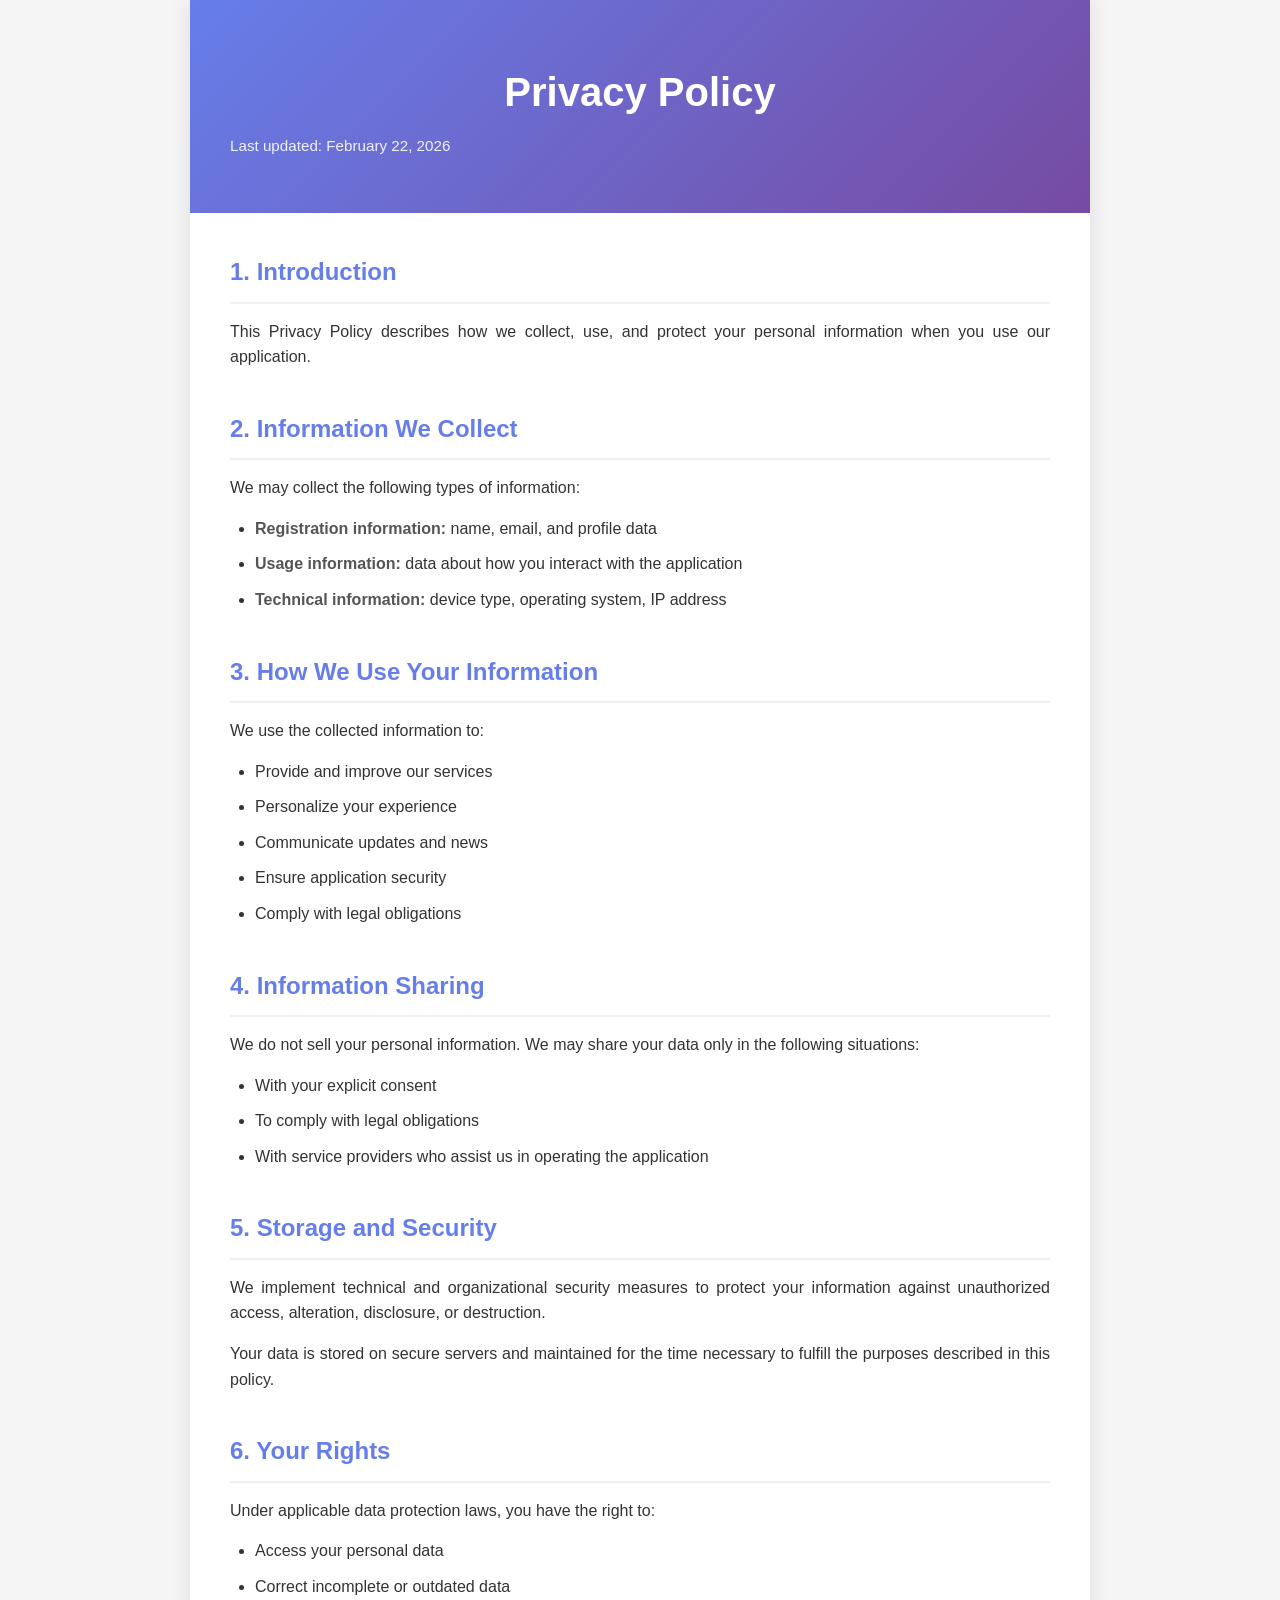
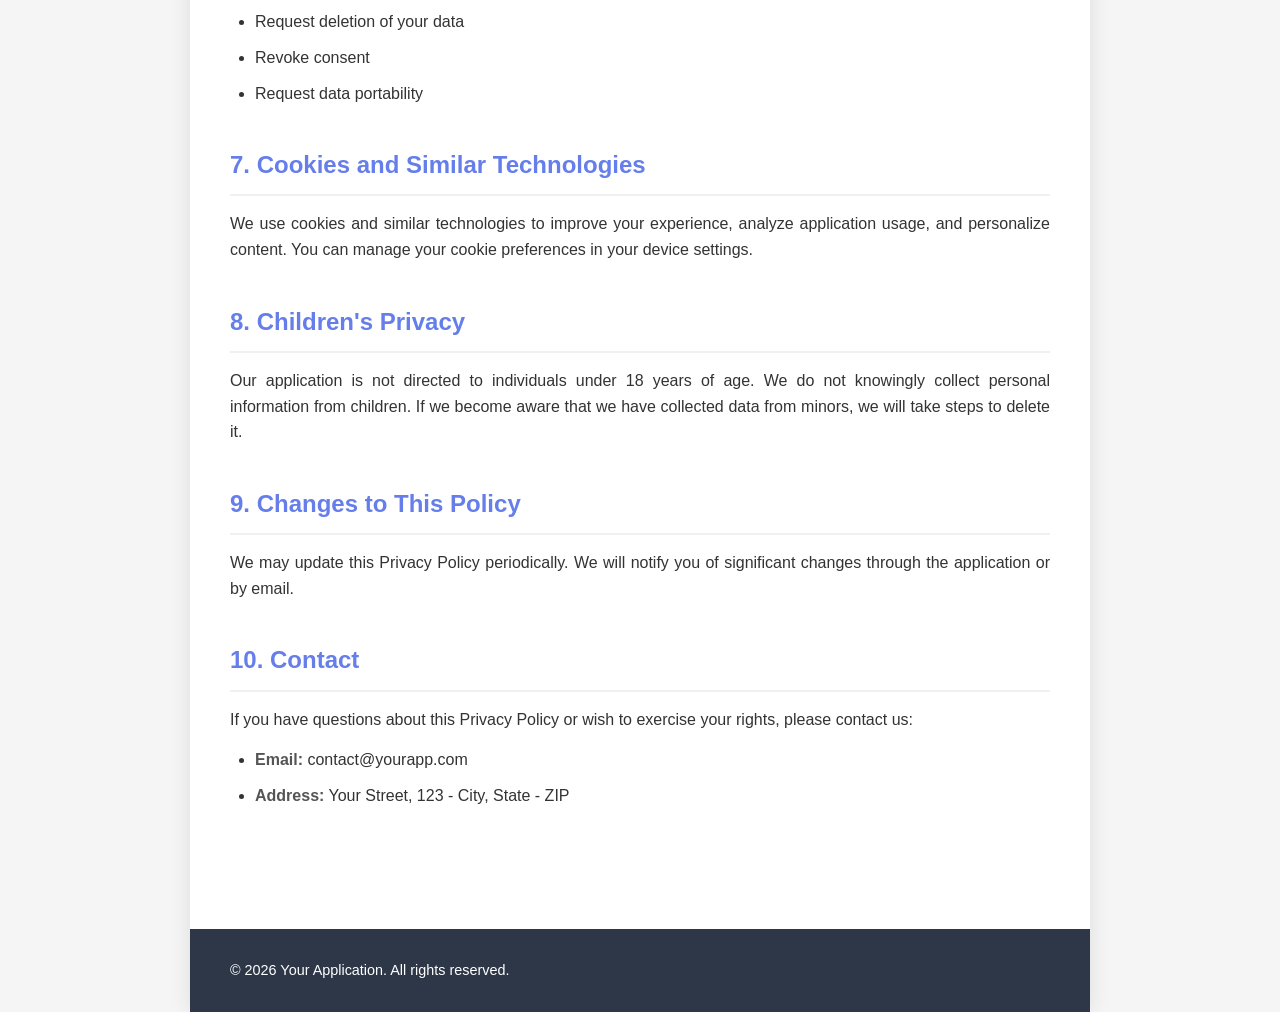
==== index.html @ 53b1fbd7 "Initial commit: Add privacy policy page Co-authored-by: Cursor <cursoragent@cursor.com>" ====
<!DOCTYPE html>
<html lang="en">
<head>
    <meta charset="UTF-8">
    <meta name="viewport" content="width=device-width, initial-scale=1.0">
    <meta name="description" content="Privacy Policy">
    <title>Privacy Policy</title>
    <link rel="stylesheet" href="styles.css">
</head>
<body>
    <div class="container">
        <header>
            <h1>Privacy Policy</h1>
            <p class="last-update">Last updated: February 22, 2026</p>
        </header>

        <main>
            <section>
                <h2>1. Introduction</h2>
                <p>This Privacy Policy describes how we collect, use, and protect your personal information when you use our application.</p>
            </section>

            <section>
                <h2>2. Information We Collect</h2>
                <p>We may collect the following types of information:</p>
                <ul>
                    <li><strong>Registration information:</strong> name, email, and profile data</li>
                    <li><strong>Usage information:</strong> data about how you interact with the application</li>
                    <li><strong>Technical information:</strong> device type, operating system, IP address</li>
                </ul>
            </section>

            <section>
                <h2>3. How We Use Your Information</h2>
                <p>We use the collected information to:</p>
                <ul>
                    <li>Provide and improve our services</li>
                    <li>Personalize your experience</li>
                    <li>Communicate updates and news</li>
                    <li>Ensure application security</li>
                    <li>Comply with legal obligations</li>
                </ul>
            </section>

            <section>
                <h2>4. Information Sharing</h2>
                <p>We do not sell your personal information. We may share your data only in the following situations:</p>
                <ul>
                    <li>With your explicit consent</li>
                    <li>To comply with legal obligations</li>
                    <li>With service providers who assist us in operating the application</li>
                </ul>
            </section>

            <section>
                <h2>5. Storage and Security</h2>
                <p>We implement technical and organizational security measures to protect your information against unauthorized access, alteration, disclosure, or destruction.</p>
                <p>Your data is stored on secure servers and maintained for the time necessary to fulfill the purposes described in this policy.</p>
            </section>

            <section>
                <h2>6. Your Rights</h2>
                <p>Under applicable data protection laws, you have the right to:</p>
                <ul>
                    <li>Access your personal data</li>
                    <li>Correct incomplete or outdated data</li>
                    <li>Request deletion of your data</li>
                    <li>Revoke consent</li>
                    <li>Request data portability</li>
                </ul>
            </section>

            <section>
                <h2>7. Cookies and Similar Technologies</h2>
                <p>We use cookies and similar technologies to improve your experience, analyze application usage, and personalize content. You can manage your cookie preferences in your device settings.</p>
            </section>

            <section>
                <h2>8. Children's Privacy</h2>
                <p>Our application is not directed to individuals under 18 years of age. We do not knowingly collect personal information from children. If we become aware that we have collected data from minors, we will take steps to delete it.</p>
            </section>

            <section>
                <h2>9. Changes to This Policy</h2>
                <p>We may update this Privacy Policy periodically. We will notify you of significant changes through the application or by email.</p>
            </section>

            <section>
                <h2>10. Contact</h2>
                <p>If you have questions about this Privacy Policy or wish to exercise your rights, please contact us:</p>
                <ul>
                    <li><strong>Email:</strong> contact@yourapp.com</li>
                    <li><strong>Address:</strong> Your Street, 123 - City, State - ZIP</li>
                </ul>
            </section>
        </main>

        <footer>
            <p>&copy; 2026 Your Application. All rights reserved.</p>
        </footer>
    </div>
</body>
</html>
---- styles.css ----
* {
    margin: 0;
    padding: 0;
    box-sizing: border-box;
}

body {
    font-family: -apple-system, BlinkMacSystemFont, 'Segoe UI', Roboto, Oxygen, Ubuntu, Cantarell, sans-serif;
    line-height: 1.6;
    color: #333;
    background-color: #f5f5f5;
}

.container {
    max-width: 900px;
    margin: 0 auto;
    background-color: #fff;
    min-height: 100vh;
    box-shadow: 0 0 20px rgba(0, 0, 0, 0.1);
}

header {
    background: linear-gradient(135deg, #667eea 0%, #764ba2 100%);
    color: white;
    padding: 60px 40px 40px;
    text-align: center;
}

header h1 {
    font-size: 2.5rem;
    margin-bottom: 10px;
    font-weight: 700;
}

.last-update {
    font-size: 0.95rem;
    opacity: 0.9;
}

main {
    padding: 40px;
}

section {
    margin-bottom: 40px;
}

h2 {
    color: #667eea;
    font-size: 1.5rem;
    margin-bottom: 15px;
    padding-bottom: 10px;
    border-bottom: 2px solid #f0f0f0;
}

p {
    margin-bottom: 15px;
    text-align: justify;
}

ul {
    margin-left: 25px;
    margin-bottom: 15px;
}

li {
    margin-bottom: 10px;
}

strong {
    color: #555;
}

footer {
    background-color: #2d3748;
    color: white;
    text-align: center;
    padding: 30px 40px;
    margin-top: 40px;
}

footer p {
    margin: 0;
    font-size: 0.9rem;
}

@media (max-width: 768px) {
    header {
        padding: 40px 20px 30px;
    }

    header h1 {
        font-size: 2rem;
    }

    main {
        padding: 30px 20px;
    }

    h2 {
        font-size: 1.3rem;
    }

    footer {
        padding: 20px;
    }
}
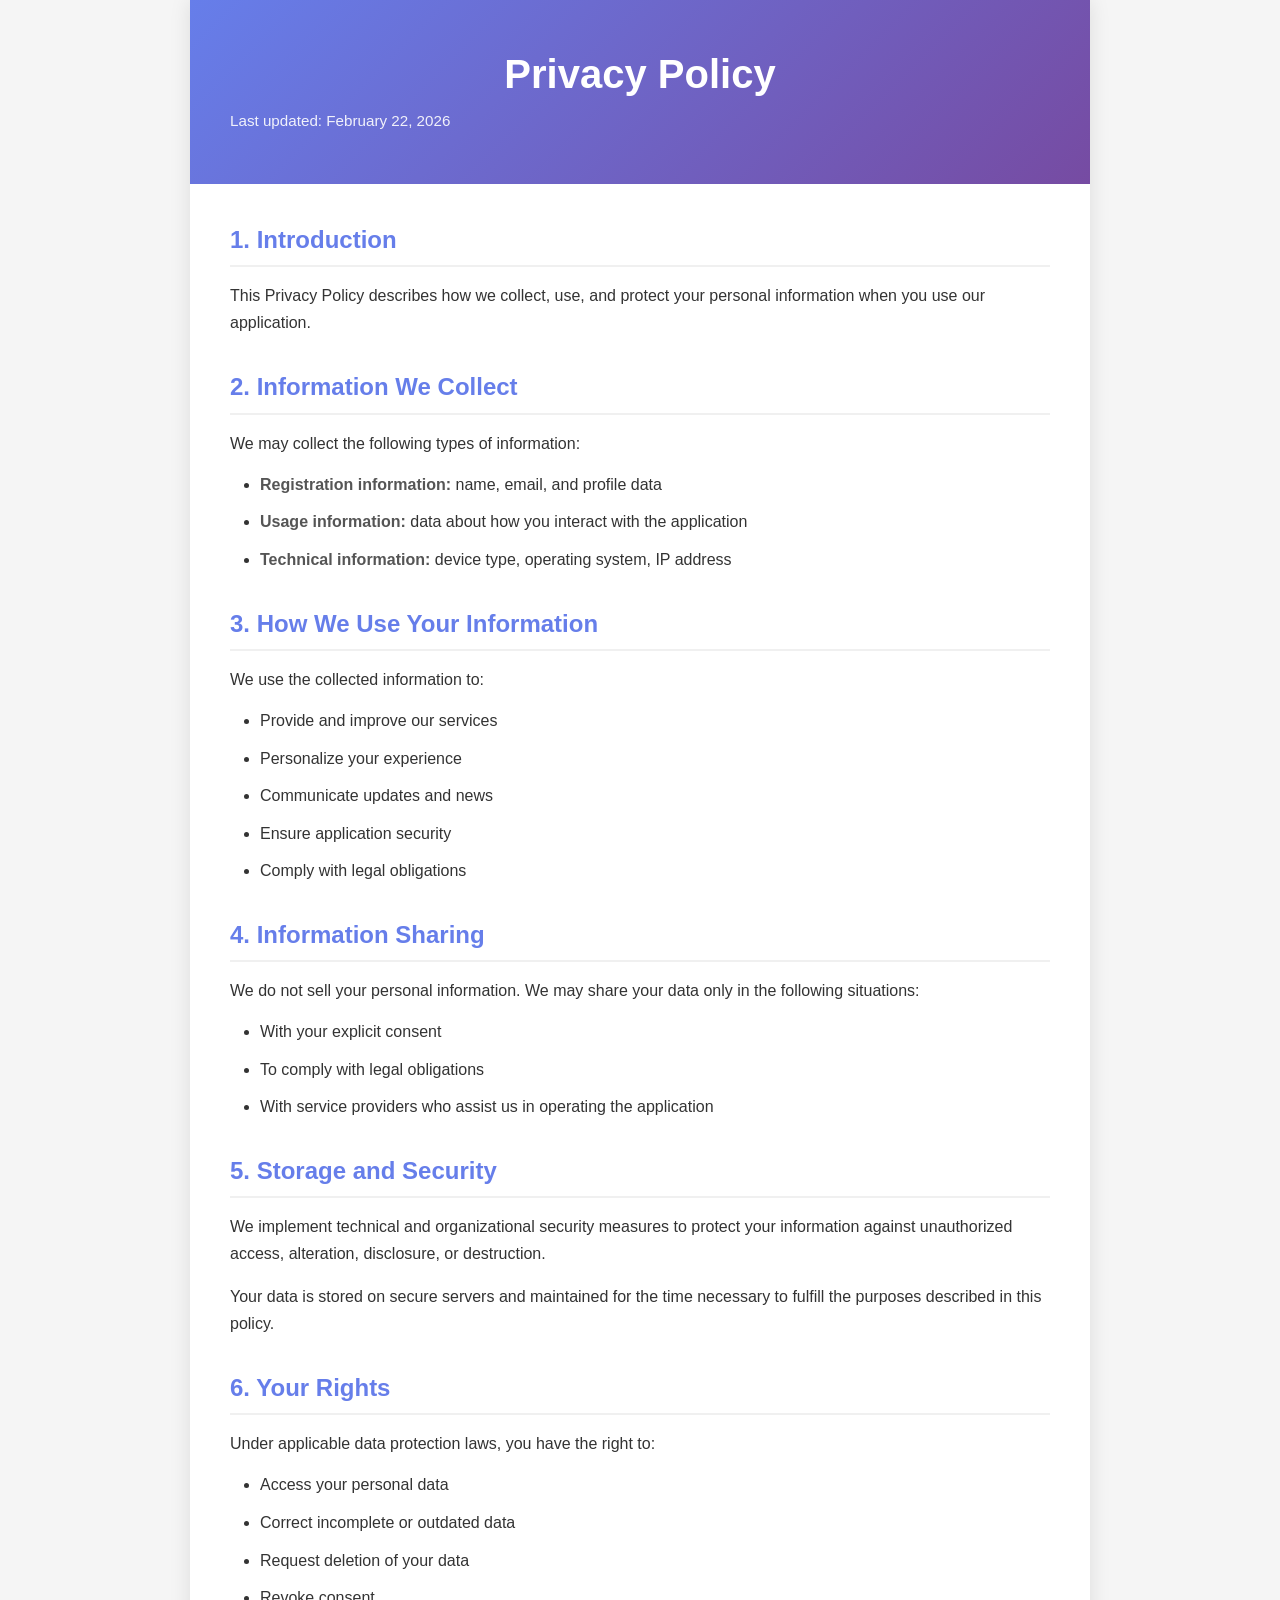
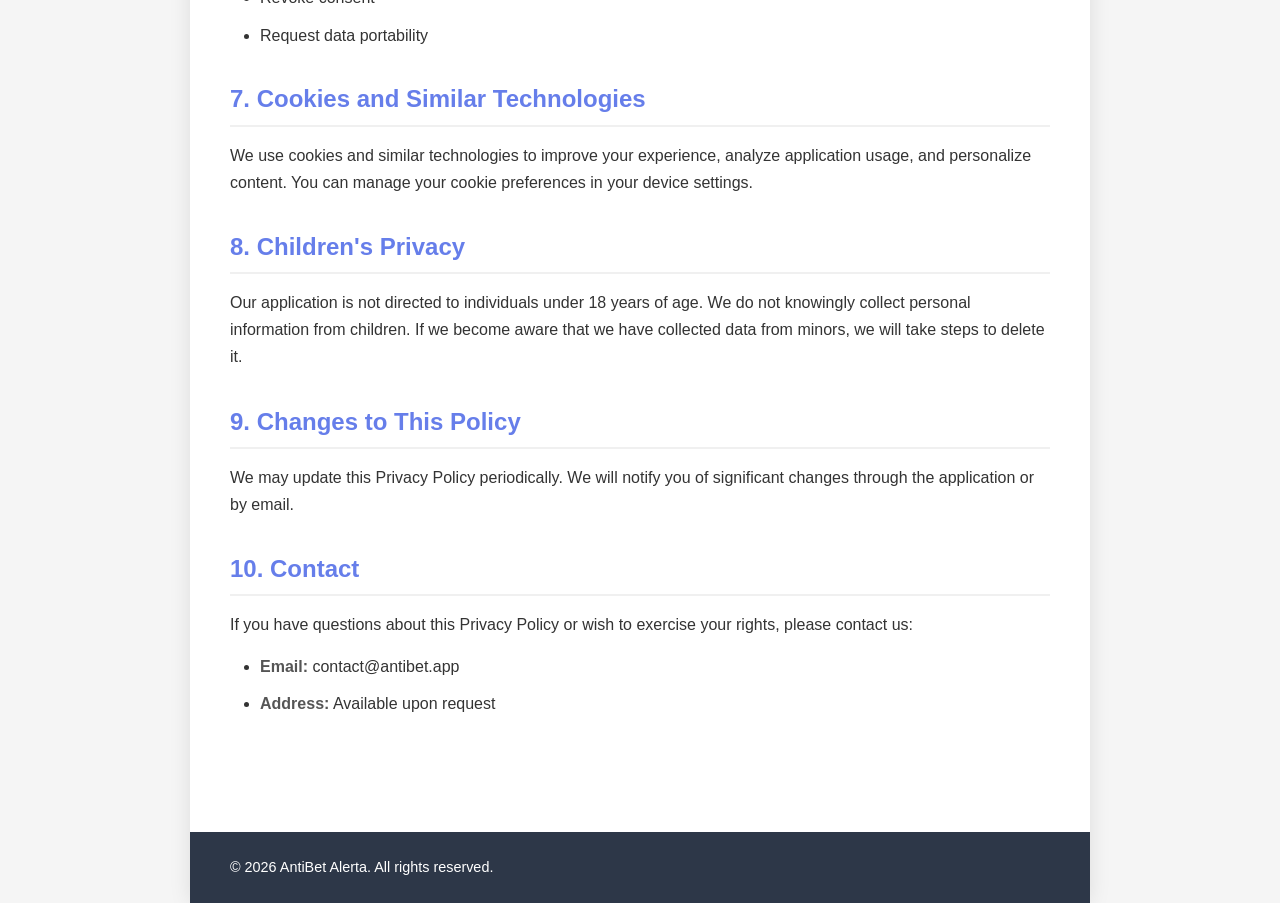
==== commit 49120665: "Improve mobile responsiveness for Android devices Co-authored-by: Cursor <cursoragent@cursor.com>" ====
--- a/index.html
+++ b/index.html
@@ -2,9 +2,11 @@
 <html lang="en">
 <head>
     <meta charset="UTF-8">
-    <meta name="viewport" content="width=device-width, initial-scale=1.0">
-    <meta name="description" content="Privacy Policy">
-    <title>Privacy Policy</title>
+    <meta name="viewport" content="width=device-width, initial-scale=1.0, maximum-scale=5.0, user-scalable=yes">
+    <meta name="description" content="Privacy Policy for AntiBet Alerta - Android Application">
+    <meta name="theme-color" content="#667eea">
+    <meta name="mobile-web-app-capable" content="yes">
+    <title>Privacy Policy - AntiBet Alerta</title>
     <link rel="stylesheet" href="styles.css">
 </head>
 <body>
@@ -89,14 +91,14 @@
                 <h2>10. Contact</h2>
                 <p>If you have questions about this Privacy Policy or wish to exercise your rights, please contact us:</p>
                 <ul>
-                    <li><strong>Email:</strong> contact@yourapp.com</li>
-                    <li><strong>Address:</strong> Your Street, 123 - City, State - ZIP</li>
+                    <li><strong>Email:</strong> contact@antibet.app</li>
+                    <li><strong>Address:</strong> Available upon request</li>
                 </ul>
             </section>
         </main>
 
         <footer>
-            <p>&copy; 2026 Your Application. All rights reserved.</p>
+            <p>&copy; 2026 AntiBet Alerta. All rights reserved.</p>
         </footer>
     </div>
 </body>
--- a/styles.css
+++ b/styles.css
@@ -4,11 +4,18 @@
     box-sizing: border-box;
 }
 
+html {
+    font-size: 16px;
+    -webkit-text-size-adjust: 100%;
+    -webkit-font-smoothing: antialiased;
+}
+
 body {
     font-family: -apple-system, BlinkMacSystemFont, 'Segoe UI', Roboto, Oxygen, Ubuntu, Cantarell, sans-serif;
-    line-height: 1.6;
+    line-height: 1.7;
     color: #333;
     background-color: #f5f5f5;
+    overflow-x: hidden;
 }
 
 .container {
@@ -22,18 +29,19 @@
 header {
     background: linear-gradient(135deg, #667eea 0%, #764ba2 100%);
     color: white;
-    padding: 60px 40px 40px;
+    padding: 50px 40px 35px;
     text-align: center;
 }
 
 header h1 {
-    font-size: 2.5rem;
+    font-size: clamp(1.75rem, 5vw, 2.5rem);
     margin-bottom: 10px;
     font-weight: 700;
+    line-height: 1.2;
 }
 
 .last-update {
-    font-size: 0.95rem;
+    font-size: clamp(0.875rem, 2.5vw, 0.95rem);
     opacity: 0.9;
 }
 
@@ -42,66 +50,195 @@
 }
 
 section {
-    margin-bottom: 40px;
+    margin-bottom: 35px;
+    scroll-margin-top: 20px;
 }
 
 h2 {
     color: #667eea;
-    font-size: 1.5rem;
+    font-size: clamp(1.25rem, 3.5vw, 1.5rem);
     margin-bottom: 15px;
     padding-bottom: 10px;
     border-bottom: 2px solid #f0f0f0;
+    line-height: 1.3;
 }
 
 p {
     margin-bottom: 15px;
-    text-align: justify;
+    text-align: left;
+    font-size: clamp(0.9375rem, 2.5vw, 1rem);
+    line-height: 1.7;
 }
 
 ul {
-    margin-left: 25px;
+    margin-left: 20px;
     margin-bottom: 15px;
+    padding-left: 10px;
 }
 
 li {
-    margin-bottom: 10px;
+    margin-bottom: 12px;
+    font-size: clamp(0.9375rem, 2.5vw, 1rem);
+    line-height: 1.6;
 }
 
 strong {
     color: #555;
+    font-weight: 600;
 }
 
 footer {
     background-color: #2d3748;
     color: white;
     text-align: center;
-    padding: 30px 40px;
+    padding: 25px 40px;
     margin-top: 40px;
 }
 
 footer p {
     margin: 0;
-    font-size: 0.9rem;
-}
-
+    font-size: clamp(0.8125rem, 2.5vw, 0.9rem);
+    line-height: 1.5;
+}
+
+/* Tablets e telas médias */
 @media (max-width: 768px) {
-    header {
-        padding: 40px 20px 30px;
+    .container {
+        box-shadow: none;
+    }
+
+    header {
+        padding: 40px 25px 30px;
+    }
+
+    main {
+        padding: 30px 25px;
+    }
+
+    section {
+        margin-bottom: 30px;
+    }
+
+    ul {
+        margin-left: 15px;
+        padding-left: 8px;
+    }
+
+    footer {
+        padding: 20px 25px;
+    }
+}
+
+/* Smartphones - Telas pequenas */
+@media (max-width: 480px) {
+    header {
+        padding: 30px 20px 25px;
     }
 
     header h1 {
-        font-size: 2rem;
-    }
-
-    main {
-        padding: 30px 20px;
+        font-size: 1.75rem;
+        margin-bottom: 8px;
+    }
+
+    .last-update {
+        font-size: 0.875rem;
+    }
+
+    main {
+        padding: 25px 20px;
+    }
+
+    section {
+        margin-bottom: 25px;
     }
 
     h2 {
-        font-size: 1.3rem;
+        font-size: 1.25rem;
+        margin-bottom: 12px;
+        padding-bottom: 8px;
+    }
+
+    p {
+        margin-bottom: 12px;
+        font-size: 0.9375rem;
+        text-align: left;
+    }
+
+    ul {
+        margin-left: 12px;
+        padding-left: 5px;
+    }
+
+    li {
+        margin-bottom: 10px;
+        font-size: 0.9375rem;
     }
 
     footer {
-        padding: 20px;
-    }
-}
+        padding: 18px 20px;
+        margin-top: 30px;
+    }
+
+    footer p {
+        font-size: 0.8125rem;
+    }
+}
+
+/* Smartphones muito pequenos */
+@media (max-width: 360px) {
+    header {
+        padding: 25px 15px 20px;
+    }
+
+    header h1 {
+        font-size: 1.5rem;
+    }
+
+    main {
+        padding: 20px 15px;
+    }
+
+    section {
+        margin-bottom: 20px;
+    }
+
+    h2 {
+        font-size: 1.125rem;
+    }
+
+    p, li {
+        font-size: 0.875rem;
+    }
+}
+
+/* Melhorias de touch para dispositivos móveis */
+@media (hover: none) and (pointer: coarse) {
+    a {
+        min-height: 44px;
+        display: inline-flex;
+        align-items: center;
+    }
+
+    li {
+        padding: 4px 0;
+    }
+}
+
+/* Modo paisagem em smartphones */
+@media (max-height: 500px) and (orientation: landscape) {
+    header {
+        padding: 20px 25px 15px;
+    }
+
+    header h1 {
+        font-size: 1.5rem;
+    }
+
+    main {
+        padding: 20px 25px;
+    }
+
+    section {
+        margin-bottom: 20px;
+    }
+}
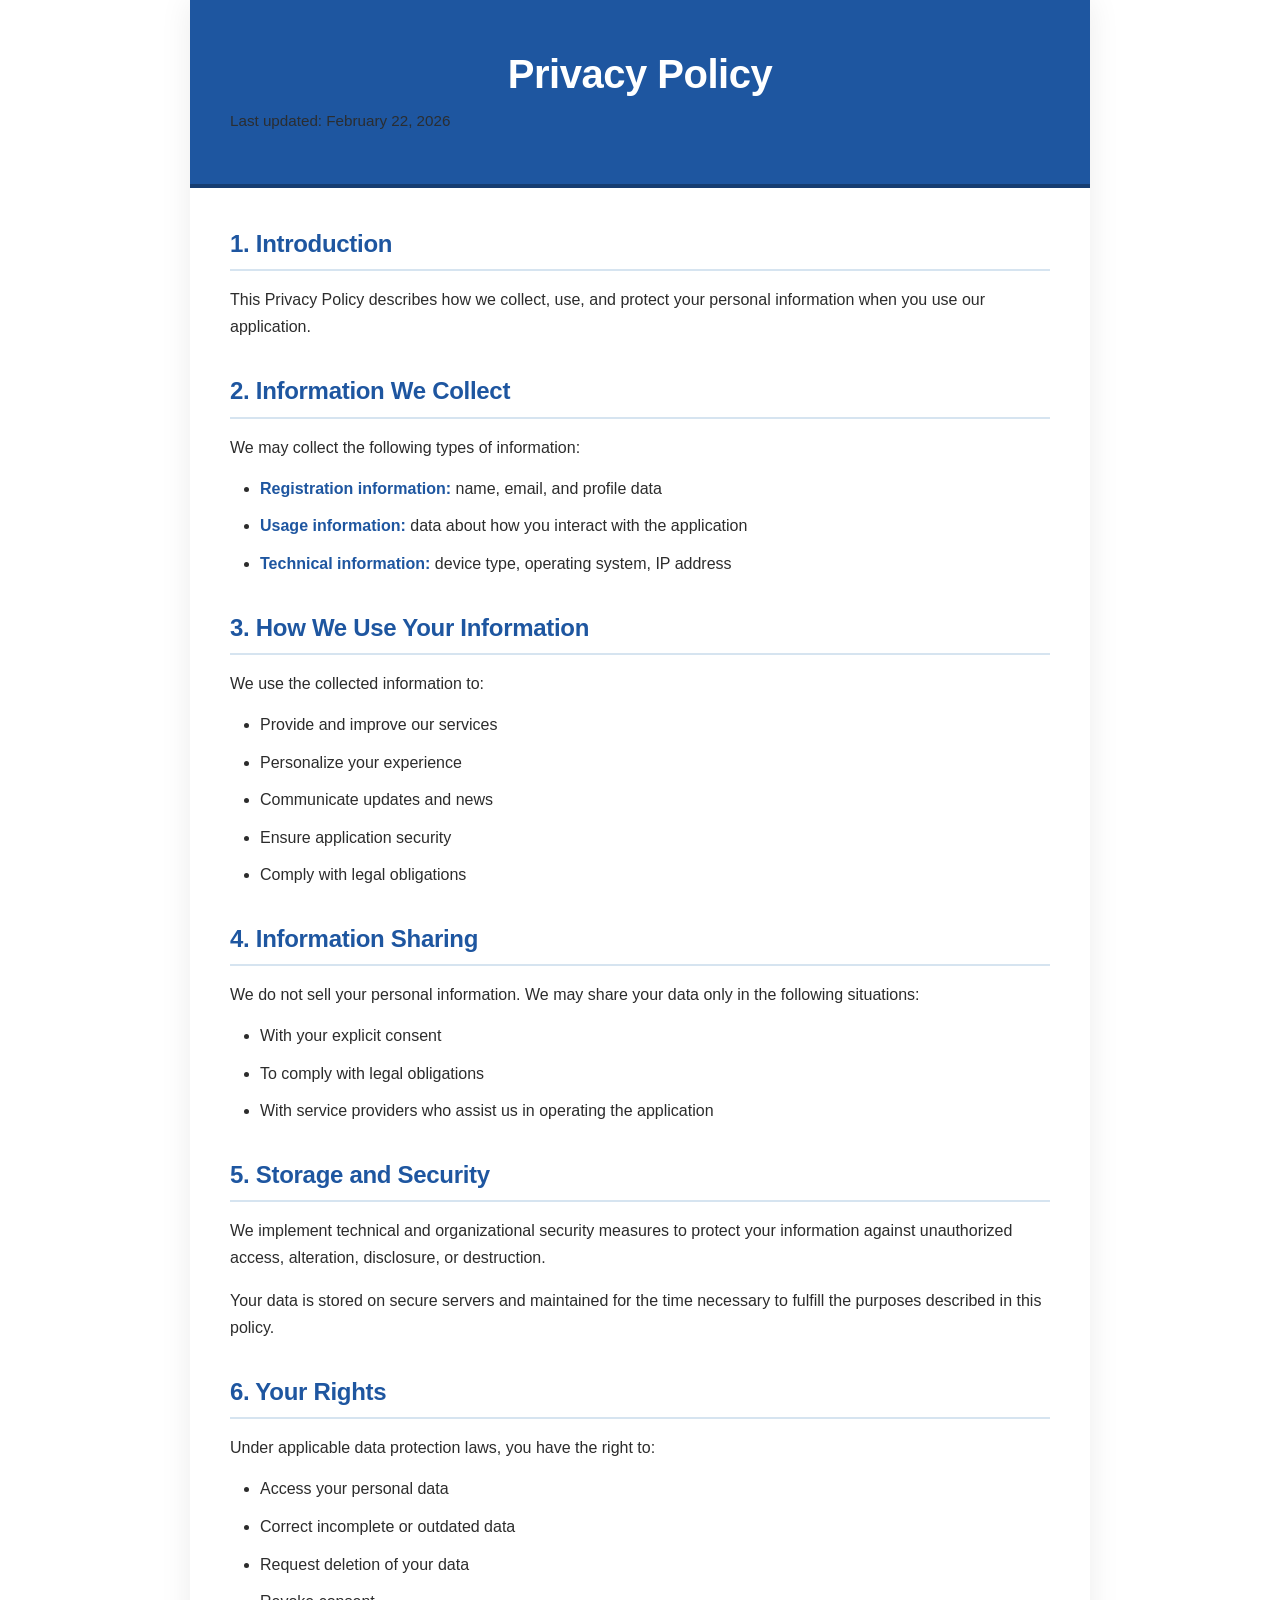
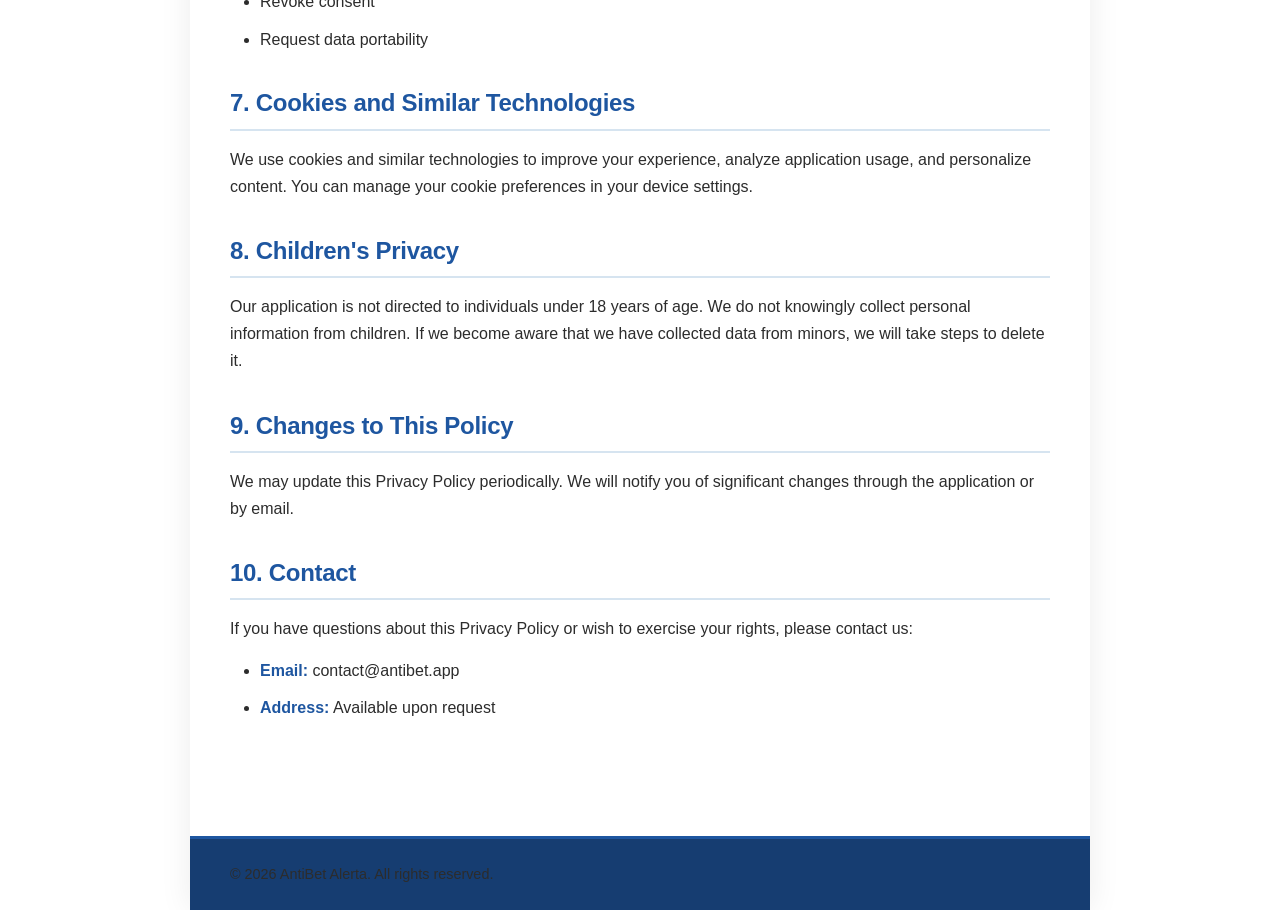
==== commit bce38c39: "Update design: white background with professional blue accents Co-authored-by: Cursor <cursoragent@c" ====
--- a/index.html
+++ b/index.html
@@ -4,7 +4,7 @@
     <meta charset="UTF-8">
     <meta name="viewport" content="width=device-width, initial-scale=1.0, maximum-scale=5.0, user-scalable=yes">
     <meta name="description" content="Privacy Policy for AntiBet Alerta - Android Application">
-    <meta name="theme-color" content="#667eea">
+    <meta name="theme-color" content="#1e56a0">
     <meta name="mobile-web-app-capable" content="yes">
     <title>Privacy Policy - AntiBet Alerta</title>
     <link rel="stylesheet" href="styles.css">
--- a/styles.css
+++ b/styles.css
@@ -11,42 +11,46 @@
 }
 
 body {
-    font-family: -apple-system, BlinkMacSystemFont, 'Segoe UI', Roboto, Oxygen, Ubuntu, Cantarell, sans-serif;
+    font-family: 'Segoe UI', 'Helvetica Neue', Arial, sans-serif;
     line-height: 1.7;
-    color: #333;
-    background-color: #f5f5f5;
+    color: #1a1a1a;
+    background-color: #ffffff;
     overflow-x: hidden;
 }
 
 .container {
     max-width: 900px;
     margin: 0 auto;
-    background-color: #fff;
+    background-color: #ffffff;
     min-height: 100vh;
-    box-shadow: 0 0 20px rgba(0, 0, 0, 0.1);
+    box-shadow: 0 0 30px rgba(0, 0, 0, 0.08);
 }
 
 header {
-    background: linear-gradient(135deg, #667eea 0%, #764ba2 100%);
-    color: white;
+    background-color: #1e56a0;
+    color: #ffffff;
     padding: 50px 40px 35px;
     text-align: center;
+    border-bottom: 4px solid #163d71;
 }
 
 header h1 {
     font-size: clamp(1.75rem, 5vw, 2.5rem);
     margin-bottom: 10px;
-    font-weight: 700;
+    font-weight: 600;
     line-height: 1.2;
+    letter-spacing: -0.5px;
 }
 
 .last-update {
     font-size: clamp(0.875rem, 2.5vw, 0.95rem);
-    opacity: 0.9;
+    opacity: 0.95;
+    font-weight: 400;
 }
 
 main {
     padding: 40px;
+    background-color: #ffffff;
 }
 
 section {
@@ -55,12 +59,14 @@
 }
 
 h2 {
-    color: #667eea;
+    color: #1e56a0;
     font-size: clamp(1.25rem, 3.5vw, 1.5rem);
     margin-bottom: 15px;
     padding-bottom: 10px;
-    border-bottom: 2px solid #f0f0f0;
+    border-bottom: 2px solid #d6e4f0;
     line-height: 1.3;
+    font-weight: 600;
+    letter-spacing: -0.3px;
 }
 
 p {
@@ -68,6 +74,7 @@
     text-align: left;
     font-size: clamp(0.9375rem, 2.5vw, 1rem);
     line-height: 1.7;
+    color: #2c2c2c;
 }
 
 ul {
@@ -80,19 +87,21 @@
     margin-bottom: 12px;
     font-size: clamp(0.9375rem, 2.5vw, 1rem);
     line-height: 1.6;
+    color: #2c2c2c;
 }
 
 strong {
-    color: #555;
+    color: #1e56a0;
     font-weight: 600;
 }
 
 footer {
-    background-color: #2d3748;
-    color: white;
+    background-color: #163d71;
+    color: #ffffff;
     text-align: center;
     padding: 25px 40px;
     margin-top: 40px;
+    border-top: 3px solid #1e56a0;
 }
 
 footer p {
@@ -104,7 +113,7 @@
 /* Tablets e telas médias */
 @media (max-width: 768px) {
     .container {
-        box-shadow: none;
+        box-shadow: 0 0 15px rgba(0, 0, 0, 0.05);
     }
 
     header {
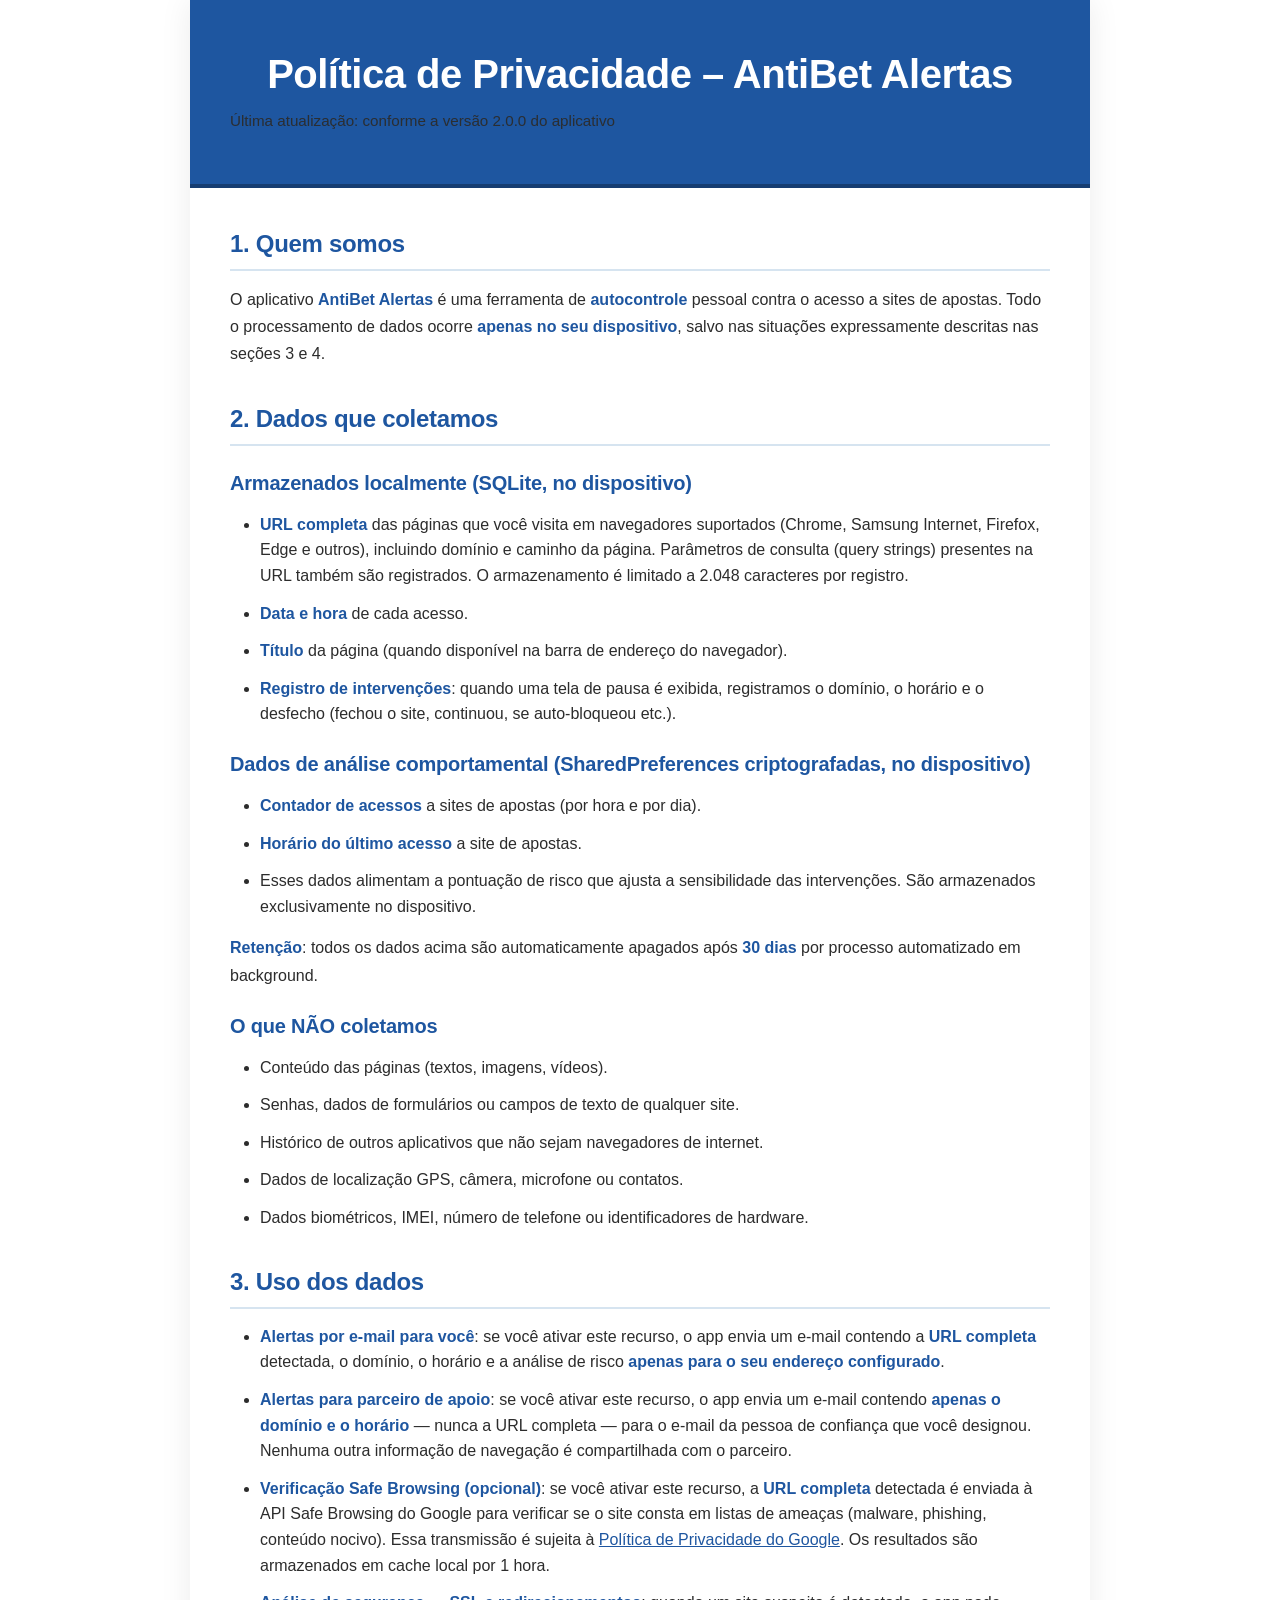
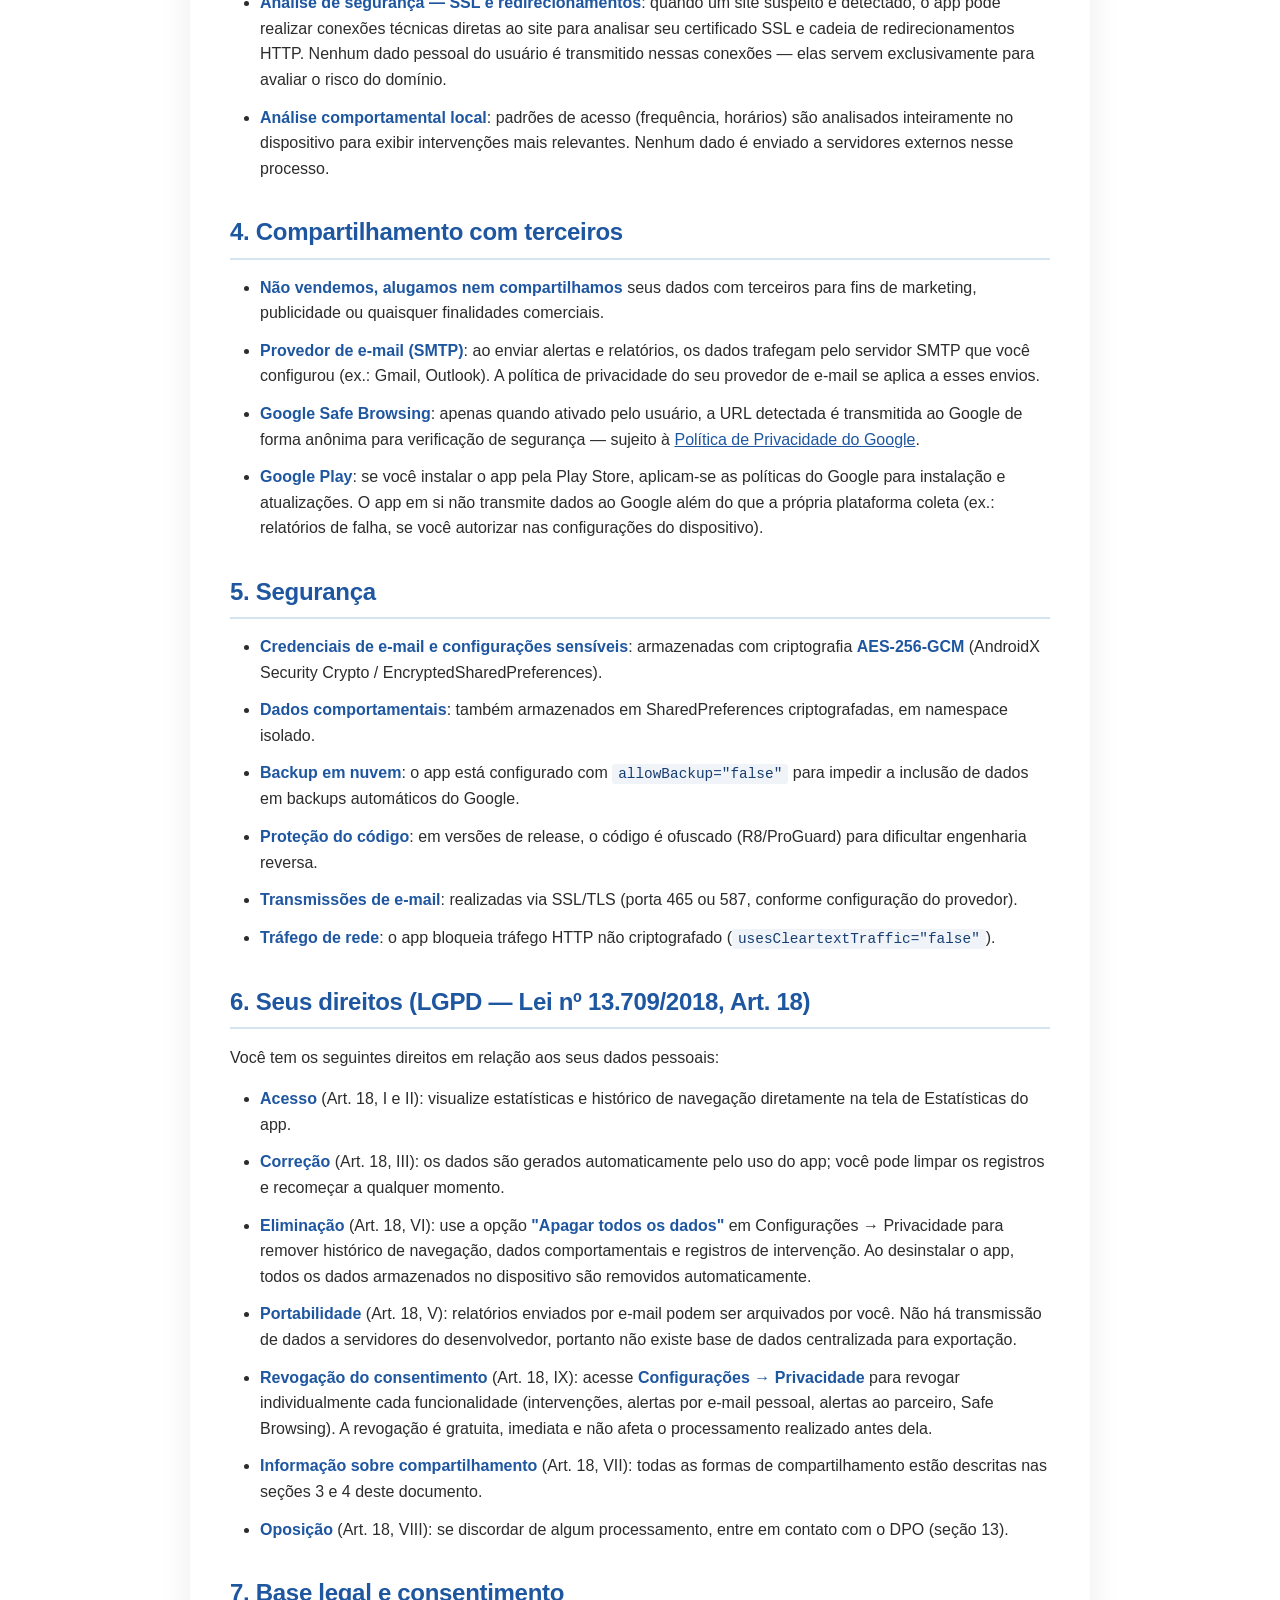
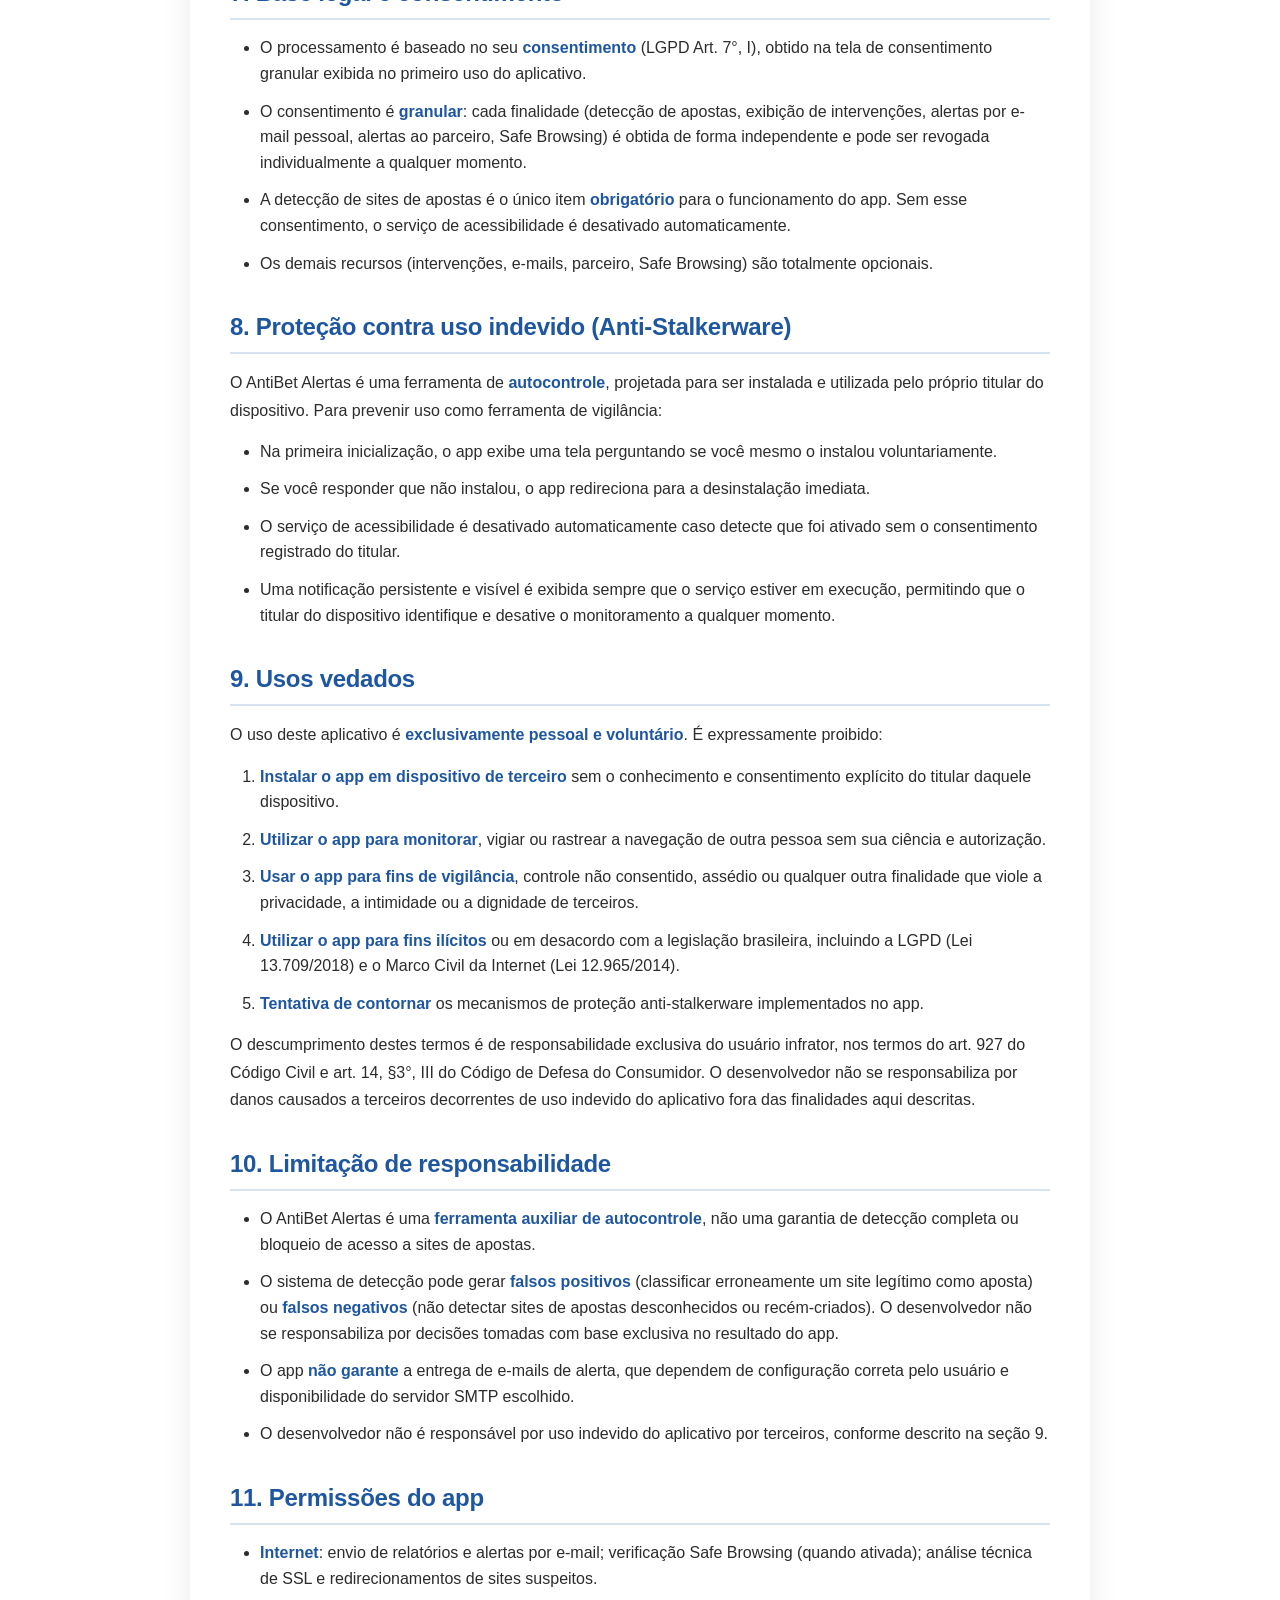
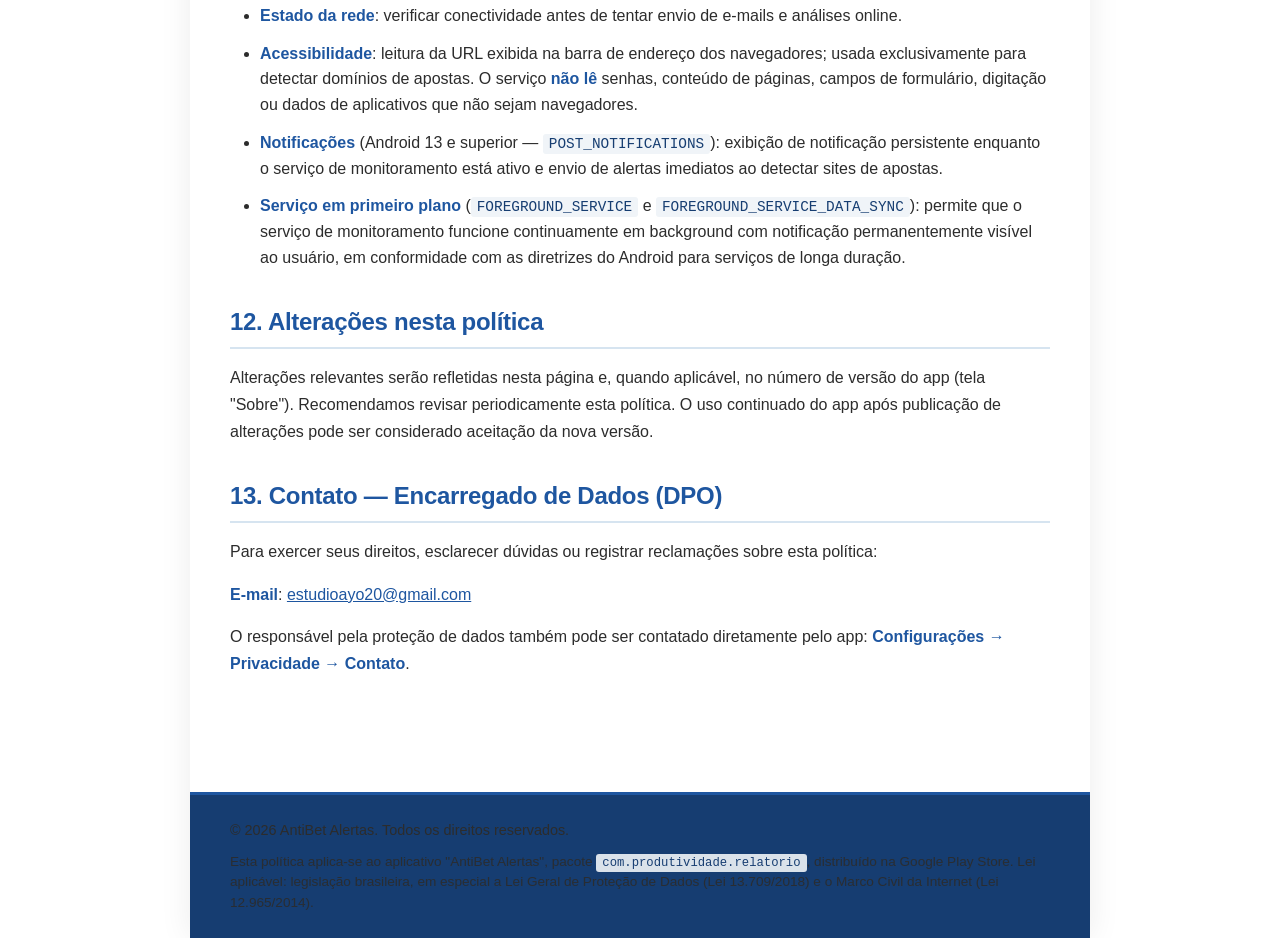
==== commit 6d3ee135: "Update privacy policy with complete AntiBet Alertas content in Portuguese Co-authored-by: Cursor <cu" ====
--- a/index.html
+++ b/index.html
@@ -1,104 +1,175 @@
 <!DOCTYPE html>
-<html lang="en">
+<html lang="pt-BR">
 <head>
     <meta charset="UTF-8">
     <meta name="viewport" content="width=device-width, initial-scale=1.0, maximum-scale=5.0, user-scalable=yes">
-    <meta name="description" content="Privacy Policy for AntiBet Alerta - Android Application">
+    <meta name="description" content="Política de Privacidade do AntiBet Alertas - Aplicativo Android">
     <meta name="theme-color" content="#1e56a0">
     <meta name="mobile-web-app-capable" content="yes">
-    <title>Privacy Policy - AntiBet Alerta</title>
+    <title>Política de Privacidade - AntiBet Alertas</title>
     <link rel="stylesheet" href="styles.css">
 </head>
 <body>
     <div class="container">
         <header>
-            <h1>Privacy Policy</h1>
-            <p class="last-update">Last updated: February 22, 2026</p>
+            <h1>Política de Privacidade – AntiBet Alertas</h1>
+            <p class="last-update">Última atualização: conforme a versão 2.0.0 do aplicativo</p>
         </header>
 
         <main>
             <section>
-                <h2>1. Introduction</h2>
-                <p>This Privacy Policy describes how we collect, use, and protect your personal information when you use our application.</p>
+                <h2>1. Quem somos</h2>
+                <p>O aplicativo <strong>AntiBet Alertas</strong> é uma ferramenta de <strong>autocontrole</strong> pessoal contra o acesso a sites de apostas. Todo o processamento de dados ocorre <strong>apenas no seu dispositivo</strong>, salvo nas situações expressamente descritas nas seções 3 e 4.</p>
             </section>
 
             <section>
-                <h2>2. Information We Collect</h2>
-                <p>We may collect the following types of information:</p>
+                <h2>2. Dados que coletamos</h2>
+                
+                <h3>Armazenados localmente (SQLite, no dispositivo)</h3>
                 <ul>
-                    <li><strong>Registration information:</strong> name, email, and profile data</li>
-                    <li><strong>Usage information:</strong> data about how you interact with the application</li>
-                    <li><strong>Technical information:</strong> device type, operating system, IP address</li>
+                    <li><strong>URL completa</strong> das páginas que você visita em navegadores suportados (Chrome, Samsung Internet, Firefox, Edge e outros), incluindo domínio e caminho da página. Parâmetros de consulta (query strings) presentes na URL também são registrados. O armazenamento é limitado a 2.048 caracteres por registro.</li>
+                    <li><strong>Data e hora</strong> de cada acesso.</li>
+                    <li><strong>Título</strong> da página (quando disponível na barra de endereço do navegador).</li>
+                    <li><strong>Registro de intervenções</strong>: quando uma tela de pausa é exibida, registramos o domínio, o horário e o desfecho (fechou o site, continuou, se auto-bloqueou etc.).</li>
+                </ul>
+
+                <h3>Dados de análise comportamental (SharedPreferences criptografadas, no dispositivo)</h3>
+                <ul>
+                    <li><strong>Contador de acessos</strong> a sites de apostas (por hora e por dia).</li>
+                    <li><strong>Horário do último acesso</strong> a site de apostas.</li>
+                    <li>Esses dados alimentam a pontuação de risco que ajusta a sensibilidade das intervenções. São armazenados exclusivamente no dispositivo.</li>
+                </ul>
+
+                <p><strong>Retenção</strong>: todos os dados acima são automaticamente apagados após <strong>30 dias</strong> por processo automatizado em background.</p>
+
+                <h3>O que NÃO coletamos</h3>
+                <ul>
+                    <li>Conteúdo das páginas (textos, imagens, vídeos).</li>
+                    <li>Senhas, dados de formulários ou campos de texto de qualquer site.</li>
+                    <li>Histórico de outros aplicativos que não sejam navegadores de internet.</li>
+                    <li>Dados de localização GPS, câmera, microfone ou contatos.</li>
+                    <li>Dados biométricos, IMEI, número de telefone ou identificadores de hardware.</li>
                 </ul>
             </section>
 
             <section>
-                <h2>3. How We Use Your Information</h2>
-                <p>We use the collected information to:</p>
+                <h2>3. Uso dos dados</h2>
                 <ul>
-                    <li>Provide and improve our services</li>
-                    <li>Personalize your experience</li>
-                    <li>Communicate updates and news</li>
-                    <li>Ensure application security</li>
-                    <li>Comply with legal obligations</li>
+                    <li><strong>Alertas por e-mail para você</strong>: se você ativar este recurso, o app envia um e-mail contendo a <strong>URL completa</strong> detectada, o domínio, o horário e a análise de risco <strong>apenas para o seu endereço configurado</strong>.</li>
+                    <li><strong>Alertas para parceiro de apoio</strong>: se você ativar este recurso, o app envia um e-mail contendo <strong>apenas o domínio e o horário</strong> — nunca a URL completa — para o e-mail da pessoa de confiança que você designou. Nenhuma outra informação de navegação é compartilhada com o parceiro.</li>
+                    <li><strong>Verificação Safe Browsing (opcional)</strong>: se você ativar este recurso, a <strong>URL completa</strong> detectada é enviada à API Safe Browsing do Google para verificar se o site consta em listas de ameaças (malware, phishing, conteúdo nocivo). Essa transmissão é sujeita à <a href="https://policies.google.com/privacy" target="_blank">Política de Privacidade do Google</a>. Os resultados são armazenados em cache local por 1 hora.</li>
+                    <li><strong>Análise de segurança — SSL e redirecionamentos</strong>: quando um site suspeito é detectado, o app pode realizar conexões técnicas diretas ao site para analisar seu certificado SSL e cadeia de redirecionamentos HTTP. Nenhum dado pessoal do usuário é transmitido nessas conexões — elas servem exclusivamente para avaliar o risco do domínio.</li>
+                    <li><strong>Análise comportamental local</strong>: padrões de acesso (frequência, horários) são analisados inteiramente no dispositivo para exibir intervenções mais relevantes. Nenhum dado é enviado a servidores externos nesse processo.</li>
                 </ul>
             </section>
 
             <section>
-                <h2>4. Information Sharing</h2>
-                <p>We do not sell your personal information. We may share your data only in the following situations:</p>
+                <h2>4. Compartilhamento com terceiros</h2>
                 <ul>
-                    <li>With your explicit consent</li>
-                    <li>To comply with legal obligations</li>
-                    <li>With service providers who assist us in operating the application</li>
+                    <li><strong>Não vendemos, alugamos nem compartilhamos</strong> seus dados com terceiros para fins de marketing, publicidade ou quaisquer finalidades comerciais.</li>
+                    <li><strong>Provedor de e-mail (SMTP)</strong>: ao enviar alertas e relatórios, os dados trafegam pelo servidor SMTP que você configurou (ex.: Gmail, Outlook). A política de privacidade do seu provedor de e-mail se aplica a esses envios.</li>
+                    <li><strong>Google Safe Browsing</strong>: apenas quando ativado pelo usuário, a URL detectada é transmitida ao Google de forma anônima para verificação de segurança — sujeito à <a href="https://policies.google.com/privacy" target="_blank">Política de Privacidade do Google</a>.</li>
+                    <li><strong>Google Play</strong>: se você instalar o app pela Play Store, aplicam-se as políticas do Google para instalação e atualizações. O app em si não transmite dados ao Google além do que a própria plataforma coleta (ex.: relatórios de falha, se você autorizar nas configurações do dispositivo).</li>
                 </ul>
             </section>
 
             <section>
-                <h2>5. Storage and Security</h2>
-                <p>We implement technical and organizational security measures to protect your information against unauthorized access, alteration, disclosure, or destruction.</p>
-                <p>Your data is stored on secure servers and maintained for the time necessary to fulfill the purposes described in this policy.</p>
-            </section>
-
-            <section>
-                <h2>6. Your Rights</h2>
-                <p>Under applicable data protection laws, you have the right to:</p>
+                <h2>5. Segurança</h2>
                 <ul>
-                    <li>Access your personal data</li>
-                    <li>Correct incomplete or outdated data</li>
-                    <li>Request deletion of your data</li>
-                    <li>Revoke consent</li>
-                    <li>Request data portability</li>
+                    <li><strong>Credenciais de e-mail e configurações sensíveis</strong>: armazenadas com criptografia <strong>AES-256-GCM</strong> (AndroidX Security Crypto / EncryptedSharedPreferences).</li>
+                    <li><strong>Dados comportamentais</strong>: também armazenados em SharedPreferences criptografadas, em namespace isolado.</li>
+                    <li><strong>Backup em nuvem</strong>: o app está configurado com <code>allowBackup="false"</code> para impedir a inclusão de dados em backups automáticos do Google.</li>
+                    <li><strong>Proteção do código</strong>: em versões de release, o código é ofuscado (R8/ProGuard) para dificultar engenharia reversa.</li>
+                    <li><strong>Transmissões de e-mail</strong>: realizadas via SSL/TLS (porta 465 ou 587, conforme configuração do provedor).</li>
+                    <li><strong>Tráfego de rede</strong>: o app bloqueia tráfego HTTP não criptografado (<code>usesCleartextTraffic="false"</code>).</li>
                 </ul>
             </section>
 
             <section>
-                <h2>7. Cookies and Similar Technologies</h2>
-                <p>We use cookies and similar technologies to improve your experience, analyze application usage, and personalize content. You can manage your cookie preferences in your device settings.</p>
+                <h2>6. Seus direitos (LGPD — Lei nº 13.709/2018, Art. 18)</h2>
+                <p>Você tem os seguintes direitos em relação aos seus dados pessoais:</p>
+                <ul>
+                    <li><strong>Acesso</strong> (Art. 18, I e II): visualize estatísticas e histórico de navegação diretamente na tela de Estatísticas do app.</li>
+                    <li><strong>Correção</strong> (Art. 18, III): os dados são gerados automaticamente pelo uso do app; você pode limpar os registros e recomeçar a qualquer momento.</li>
+                    <li><strong>Eliminação</strong> (Art. 18, VI): use a opção <strong>"Apagar todos os dados"</strong> em Configurações → Privacidade para remover histórico de navegação, dados comportamentais e registros de intervenção. Ao desinstalar o app, todos os dados armazenados no dispositivo são removidos automaticamente.</li>
+                    <li><strong>Portabilidade</strong> (Art. 18, V): relatórios enviados por e-mail podem ser arquivados por você. Não há transmissão de dados a servidores do desenvolvedor, portanto não existe base de dados centralizada para exportação.</li>
+                    <li><strong>Revogação do consentimento</strong> (Art. 18, IX): acesse <strong>Configurações → Privacidade</strong> para revogar individualmente cada funcionalidade (intervenções, alertas por e-mail pessoal, alertas ao parceiro, Safe Browsing). A revogação é gratuita, imediata e não afeta o processamento realizado antes dela.</li>
+                    <li><strong>Informação sobre compartilhamento</strong> (Art. 18, VII): todas as formas de compartilhamento estão descritas nas seções 3 e 4 deste documento.</li>
+                    <li><strong>Oposição</strong> (Art. 18, VIII): se discordar de algum processamento, entre em contato com o DPO (seção 13).</li>
+                </ul>
             </section>
 
             <section>
-                <h2>8. Children's Privacy</h2>
-                <p>Our application is not directed to individuals under 18 years of age. We do not knowingly collect personal information from children. If we become aware that we have collected data from minors, we will take steps to delete it.</p>
+                <h2>7. Base legal e consentimento</h2>
+                <ul>
+                    <li>O processamento é baseado no seu <strong>consentimento</strong> (LGPD Art. 7°, I), obtido na tela de consentimento granular exibida no primeiro uso do aplicativo.</li>
+                    <li>O consentimento é <strong>granular</strong>: cada finalidade (detecção de apostas, exibição de intervenções, alertas por e-mail pessoal, alertas ao parceiro, Safe Browsing) é obtida de forma independente e pode ser revogada individualmente a qualquer momento.</li>
+                    <li>A detecção de sites de apostas é o único item <strong>obrigatório</strong> para o funcionamento do app. Sem esse consentimento, o serviço de acessibilidade é desativado automaticamente.</li>
+                    <li>Os demais recursos (intervenções, e-mails, parceiro, Safe Browsing) são totalmente opcionais.</li>
+                </ul>
             </section>
 
             <section>
-                <h2>9. Changes to This Policy</h2>
-                <p>We may update this Privacy Policy periodically. We will notify you of significant changes through the application or by email.</p>
+                <h2>8. Proteção contra uso indevido (Anti-Stalkerware)</h2>
+                <p>O AntiBet Alertas é uma ferramenta de <strong>autocontrole</strong>, projetada para ser instalada e utilizada pelo próprio titular do dispositivo. Para prevenir uso como ferramenta de vigilância:</p>
+                <ul>
+                    <li>Na primeira inicialização, o app exibe uma tela perguntando se você mesmo o instalou voluntariamente.</li>
+                    <li>Se você responder que não instalou, o app redireciona para a desinstalação imediata.</li>
+                    <li>O serviço de acessibilidade é desativado automaticamente caso detecte que foi ativado sem o consentimento registrado do titular.</li>
+                    <li>Uma notificação persistente e visível é exibida sempre que o serviço estiver em execução, permitindo que o titular do dispositivo identifique e desative o monitoramento a qualquer momento.</li>
+                </ul>
             </section>
 
             <section>
-                <h2>10. Contact</h2>
-                <p>If you have questions about this Privacy Policy or wish to exercise your rights, please contact us:</p>
+                <h2>9. Usos vedados</h2>
+                <p>O uso deste aplicativo é <strong>exclusivamente pessoal e voluntário</strong>. É expressamente proibido:</p>
+                <ol>
+                    <li><strong>Instalar o app em dispositivo de terceiro</strong> sem o conhecimento e consentimento explícito do titular daquele dispositivo.</li>
+                    <li><strong>Utilizar o app para monitorar</strong>, vigiar ou rastrear a navegação de outra pessoa sem sua ciência e autorização.</li>
+                    <li><strong>Usar o app para fins de vigilância</strong>, controle não consentido, assédio ou qualquer outra finalidade que viole a privacidade, a intimidade ou a dignidade de terceiros.</li>
+                    <li><strong>Utilizar o app para fins ilícitos</strong> ou em desacordo com a legislação brasileira, incluindo a LGPD (Lei 13.709/2018) e o Marco Civil da Internet (Lei 12.965/2014).</li>
+                    <li><strong>Tentativa de contornar</strong> os mecanismos de proteção anti-stalkerware implementados no app.</li>
+                </ol>
+                <p>O descumprimento destes termos é de responsabilidade exclusiva do usuário infrator, nos termos do art. 927 do Código Civil e art. 14, §3°, III do Código de Defesa do Consumidor. O desenvolvedor não se responsabiliza por danos causados a terceiros decorrentes de uso indevido do aplicativo fora das finalidades aqui descritas.</p>
+            </section>
+
+            <section>
+                <h2>10. Limitação de responsabilidade</h2>
                 <ul>
-                    <li><strong>Email:</strong> contact@antibet.app</li>
-                    <li><strong>Address:</strong> Available upon request</li>
+                    <li>O AntiBet Alertas é uma <strong>ferramenta auxiliar de autocontrole</strong>, não uma garantia de detecção completa ou bloqueio de acesso a sites de apostas.</li>
+                    <li>O sistema de detecção pode gerar <strong>falsos positivos</strong> (classificar erroneamente um site legítimo como aposta) ou <strong>falsos negativos</strong> (não detectar sites de apostas desconhecidos ou recém-criados). O desenvolvedor não se responsabiliza por decisões tomadas com base exclusiva no resultado do app.</li>
+                    <li>O app <strong>não garante</strong> a entrega de e-mails de alerta, que dependem de configuração correta pelo usuário e disponibilidade do servidor SMTP escolhido.</li>
+                    <li>O desenvolvedor não é responsável por uso indevido do aplicativo por terceiros, conforme descrito na seção 9.</li>
                 </ul>
+            </section>
+
+            <section>
+                <h2>11. Permissões do app</h2>
+                <ul>
+                    <li><strong>Internet</strong>: envio de relatórios e alertas por e-mail; verificação Safe Browsing (quando ativada); análise técnica de SSL e redirecionamentos de sites suspeitos.</li>
+                    <li><strong>Estado da rede</strong>: verificar conectividade antes de tentar envio de e-mails e análises online.</li>
+                    <li><strong>Acessibilidade</strong>: leitura da URL exibida na barra de endereço dos navegadores; usada exclusivamente para detectar domínios de apostas. O serviço <strong>não lê</strong> senhas, conteúdo de páginas, campos de formulário, digitação ou dados de aplicativos que não sejam navegadores.</li>
+                    <li><strong>Notificações</strong> (Android 13 e superior — <code>POST_NOTIFICATIONS</code>): exibição de notificação persistente enquanto o serviço de monitoramento está ativo e envio de alertas imediatos ao detectar sites de apostas.</li>
+                    <li><strong>Serviço em primeiro plano</strong> (<code>FOREGROUND_SERVICE</code> e <code>FOREGROUND_SERVICE_DATA_SYNC</code>): permite que o serviço de monitoramento funcione continuamente em background com notificação permanentemente visível ao usuário, em conformidade com as diretrizes do Android para serviços de longa duração.</li>
+                </ul>
+            </section>
+
+            <section>
+                <h2>12. Alterações nesta política</h2>
+                <p>Alterações relevantes serão refletidas nesta página e, quando aplicável, no número de versão do app (tela "Sobre"). Recomendamos revisar periodicamente esta política. O uso continuado do app após publicação de alterações pode ser considerado aceitação da nova versão.</p>
+            </section>
+
+            <section>
+                <h2>13. Contato — Encarregado de Dados (DPO)</h2>
+                <p>Para exercer seus direitos, esclarecer dúvidas ou registrar reclamações sobre esta política:</p>
+                <p><strong>E-mail</strong>: <a href="mailto:estudioayo20@gmail.com">estudioayo20@gmail.com</a></p>
+                <p>O responsável pela proteção de dados também pode ser contatado diretamente pelo app: <strong>Configurações → Privacidade → Contato</strong>.</p>
             </section>
         </main>
 
         <footer>
-            <p>&copy; 2026 AntiBet Alerta. All rights reserved.</p>
+            <p>&copy; 2026 AntiBet Alertas. Todos os direitos reservados.</p>
+            <p style="margin-top: 10px; font-size: 0.85em; opacity: 0.9;">Esta política aplica-se ao aplicativo "AntiBet Alertas", pacote <code>com.produtividade.relatorio</code>, distribuído na Google Play Store. Lei aplicável: legislação brasileira, em especial a Lei Geral de Proteção de Dados (Lei 13.709/2018) e o Marco Civil da Internet (Lei 12.965/2014).</p>
         </footer>
     </div>
 </body>
--- a/styles.css
+++ b/styles.css
@@ -69,6 +69,15 @@
     letter-spacing: -0.3px;
 }
 
+h3 {
+    color: #1e56a0;
+    font-size: clamp(1.125rem, 3vw, 1.25rem);
+    margin-top: 20px;
+    margin-bottom: 12px;
+    font-weight: 600;
+    letter-spacing: -0.2px;
+}
+
 p {
     margin-bottom: 15px;
     text-align: left;
@@ -77,10 +86,14 @@
     color: #2c2c2c;
 }
 
-ul {
+ul, ol {
     margin-left: 20px;
     margin-bottom: 15px;
     padding-left: 10px;
+}
+
+ol {
+    list-style-type: decimal;
 }
 
 li {
@@ -93,6 +106,29 @@
 strong {
     color: #1e56a0;
     font-weight: 600;
+}
+
+a {
+    color: #1e56a0;
+    text-decoration: underline;
+    transition: color 0.2s ease;
+}
+
+a:hover {
+    color: #163d71;
+}
+
+a:visited {
+    color: #163d71;
+}
+
+code {
+    background-color: #f0f4f8;
+    color: #163d71;
+    padding: 2px 6px;
+    border-radius: 3px;
+    font-family: 'Courier New', Courier, monospace;
+    font-size: 0.9em;
 }
 
 footer {
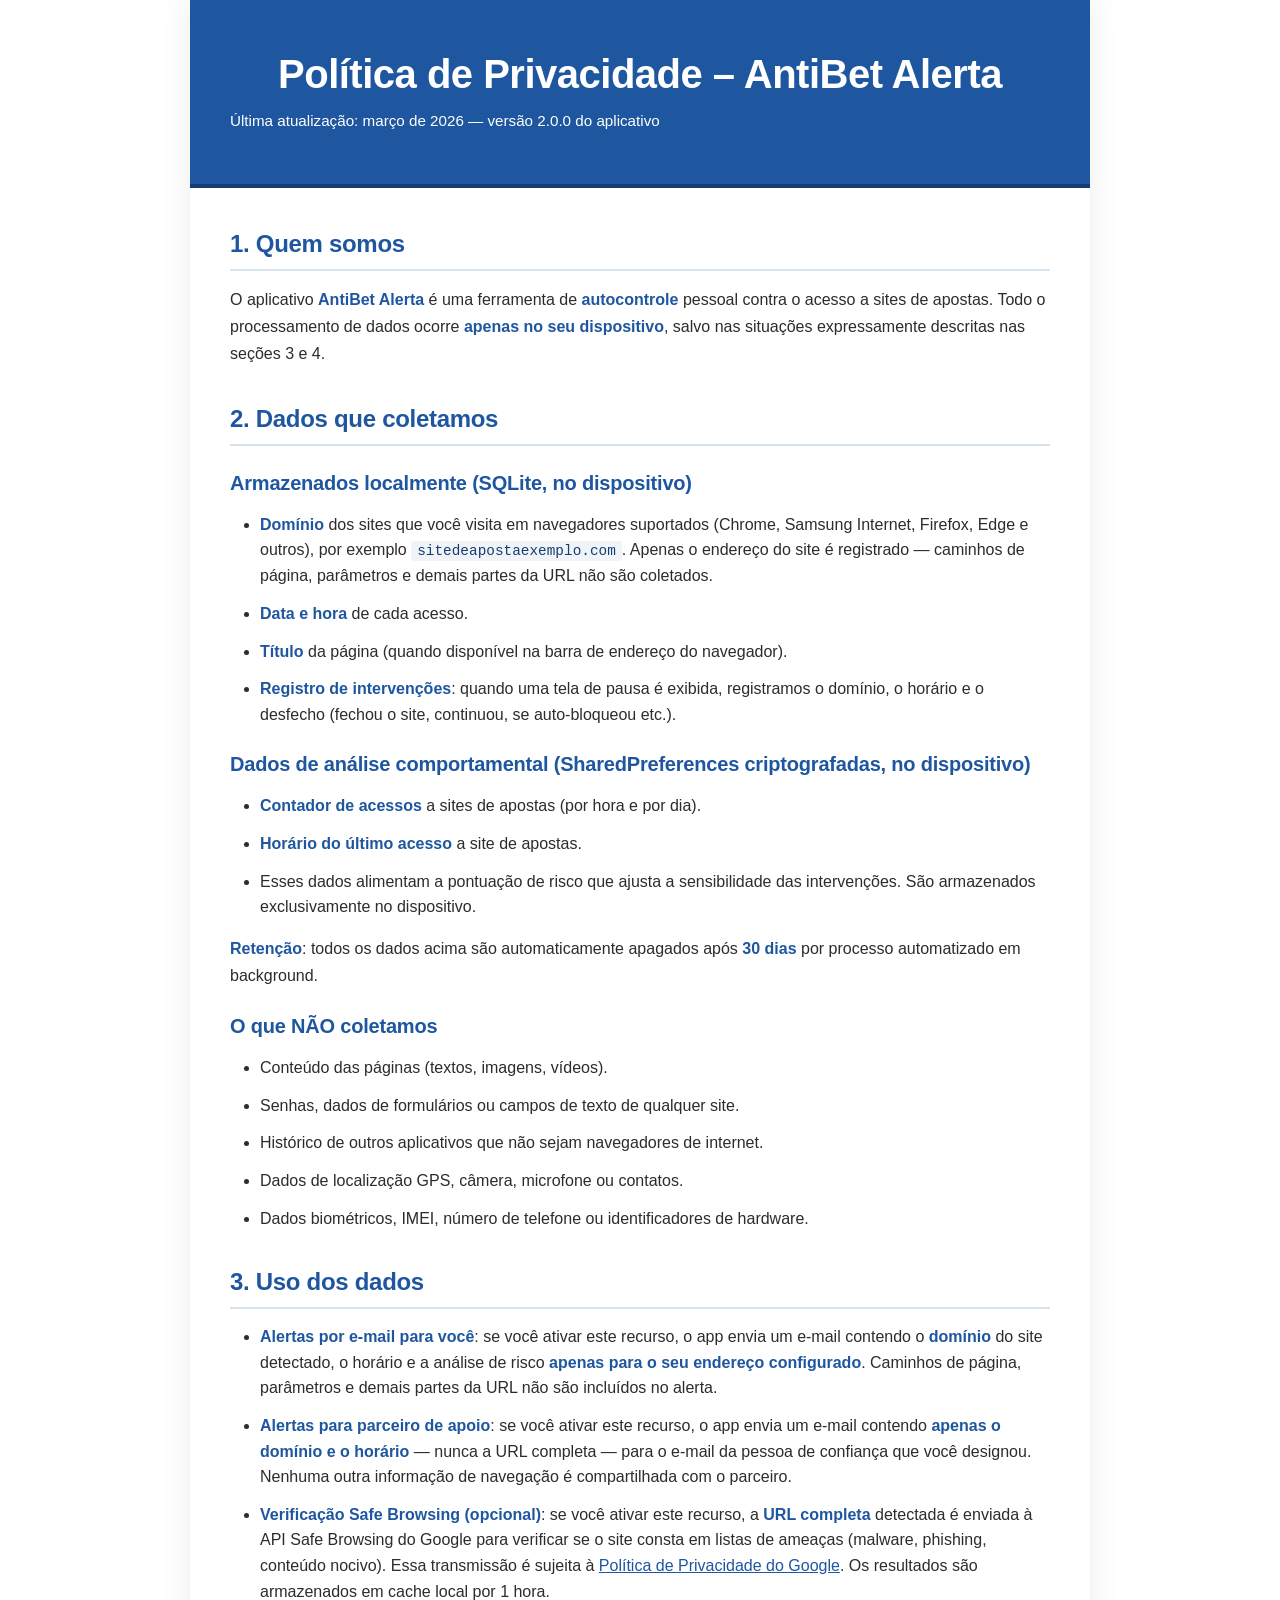
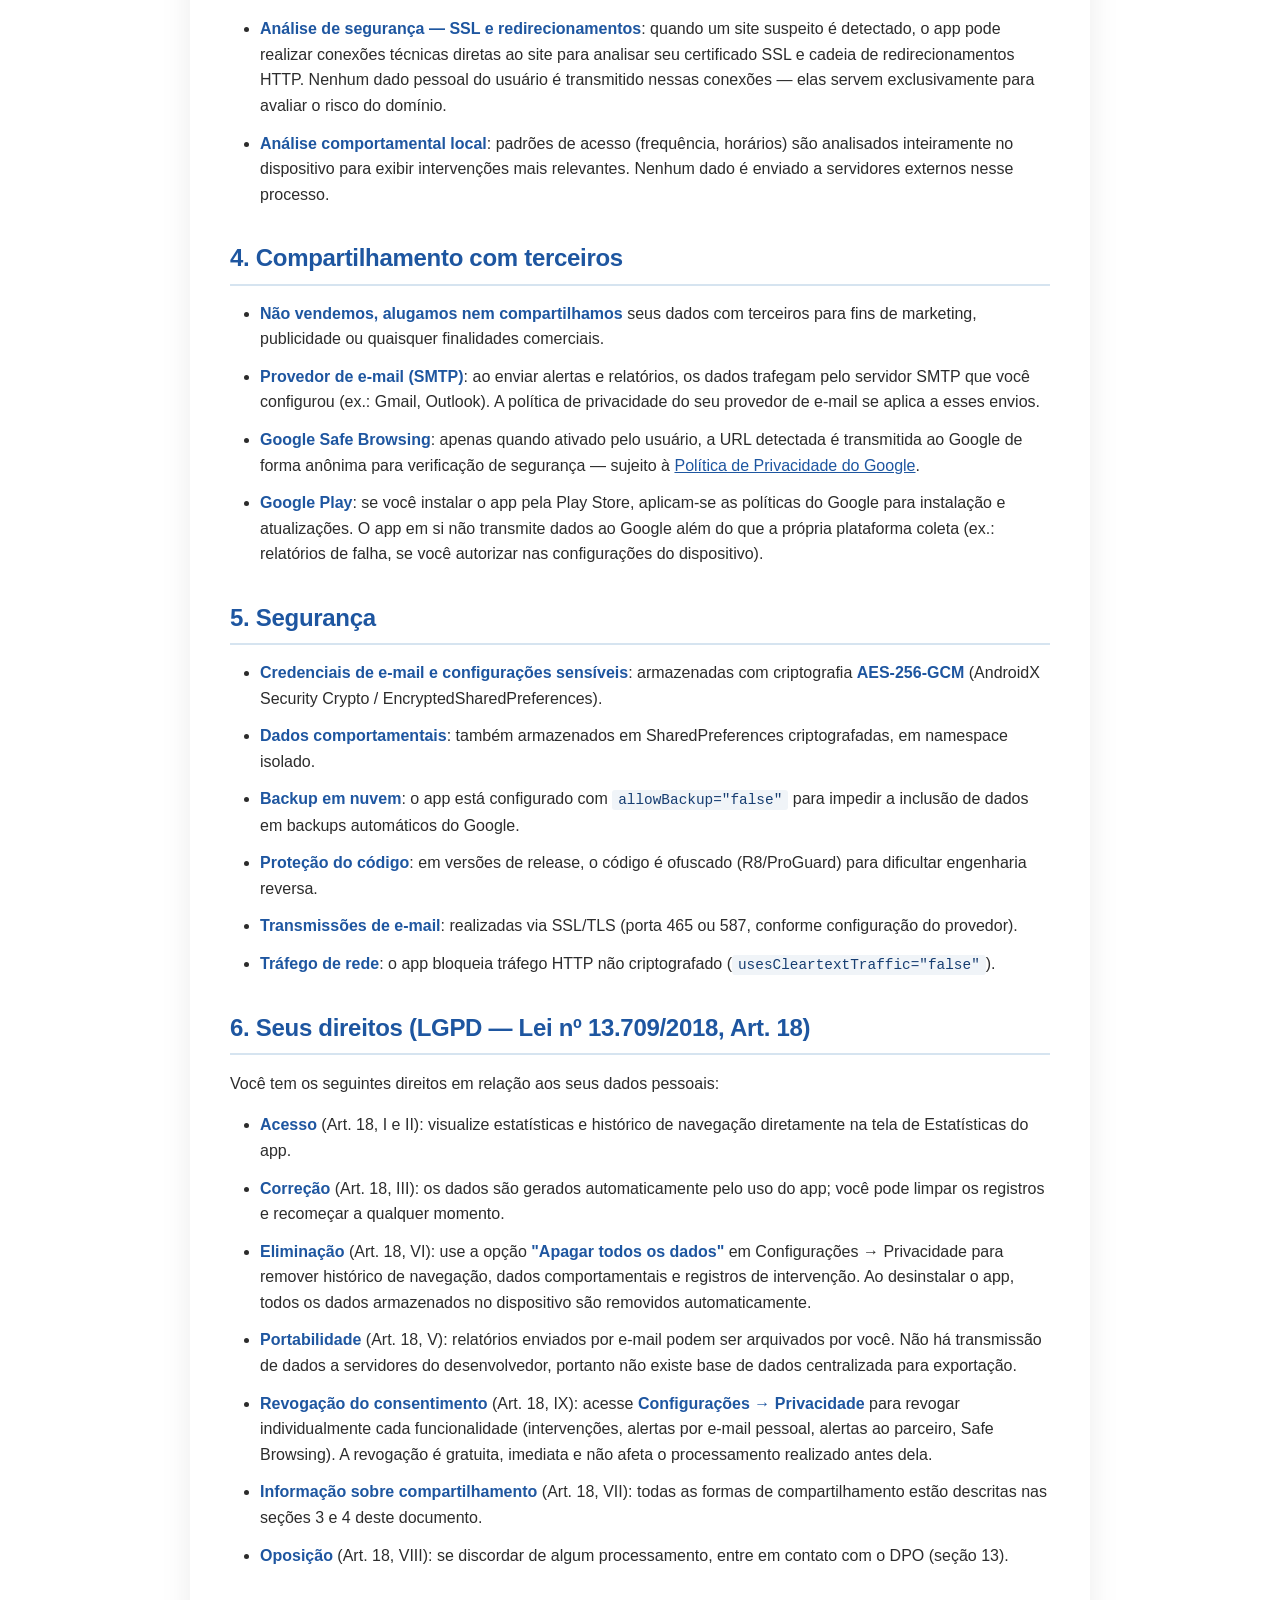
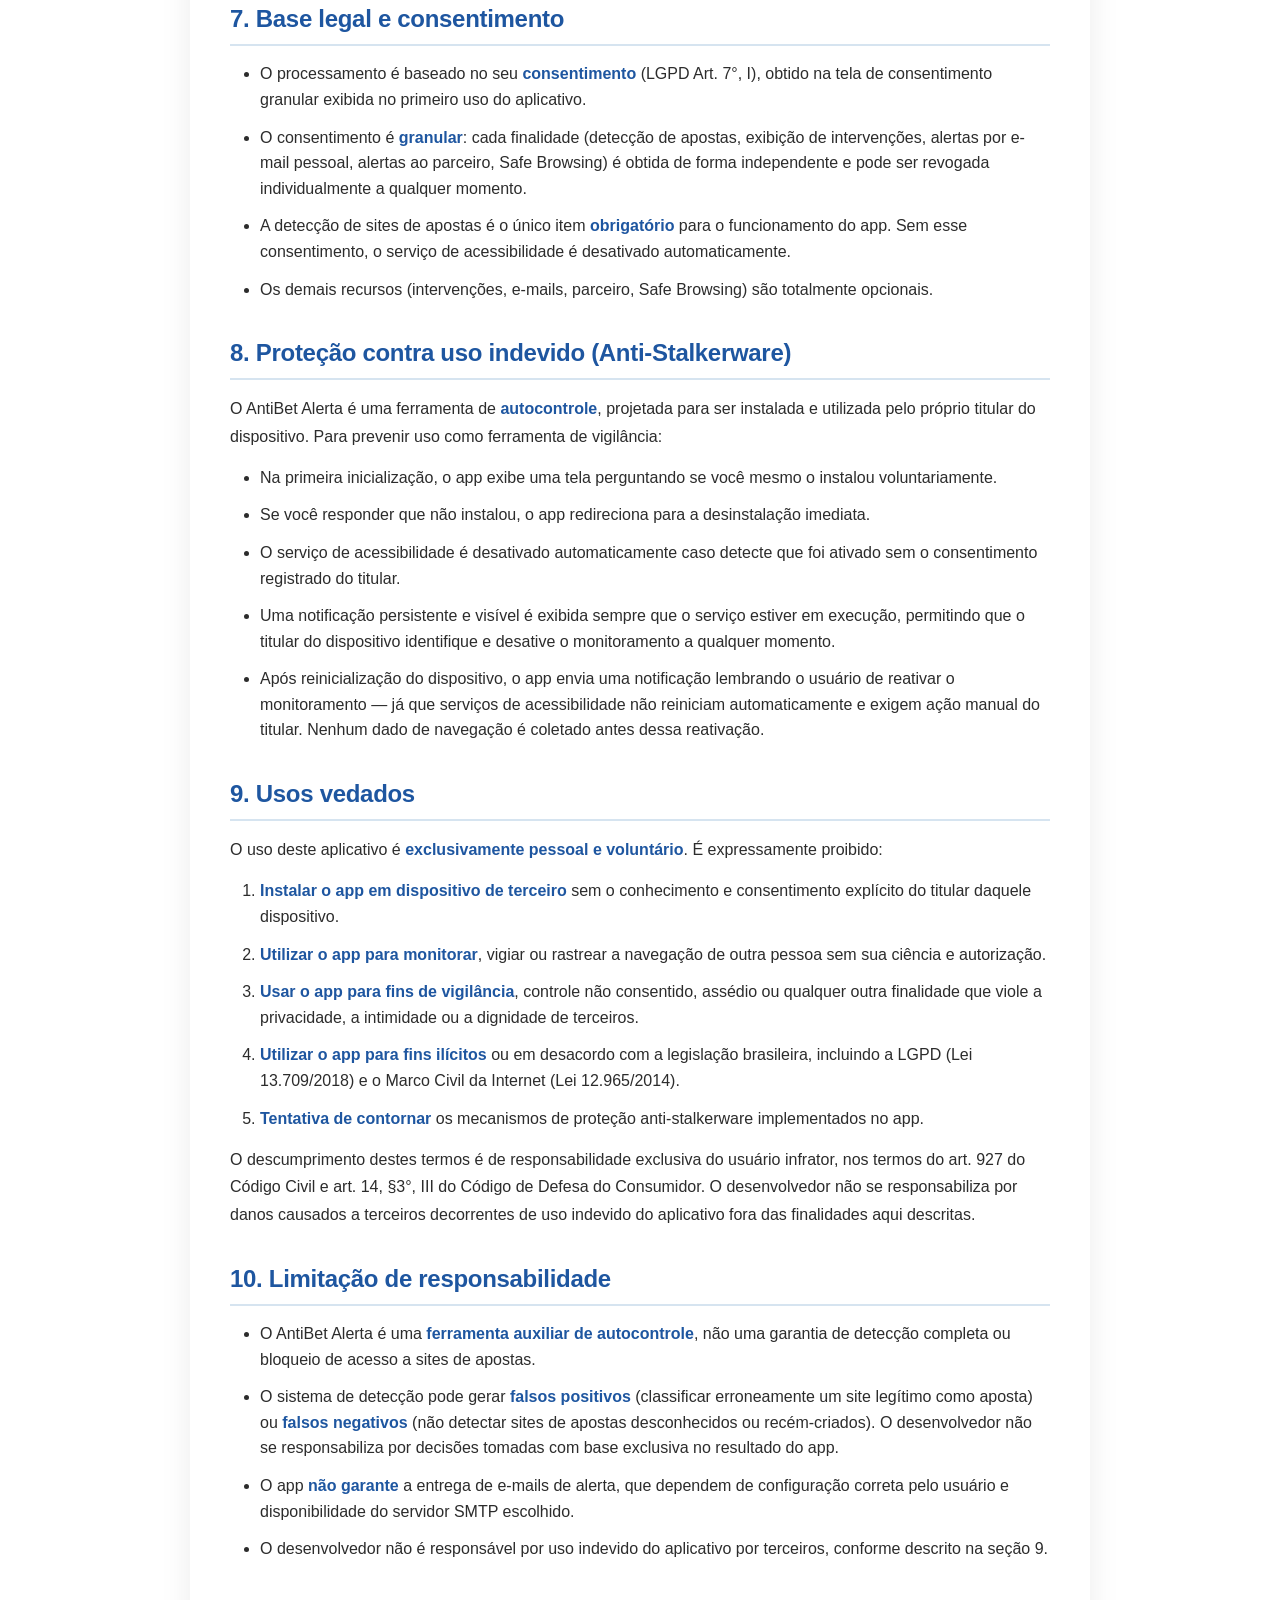
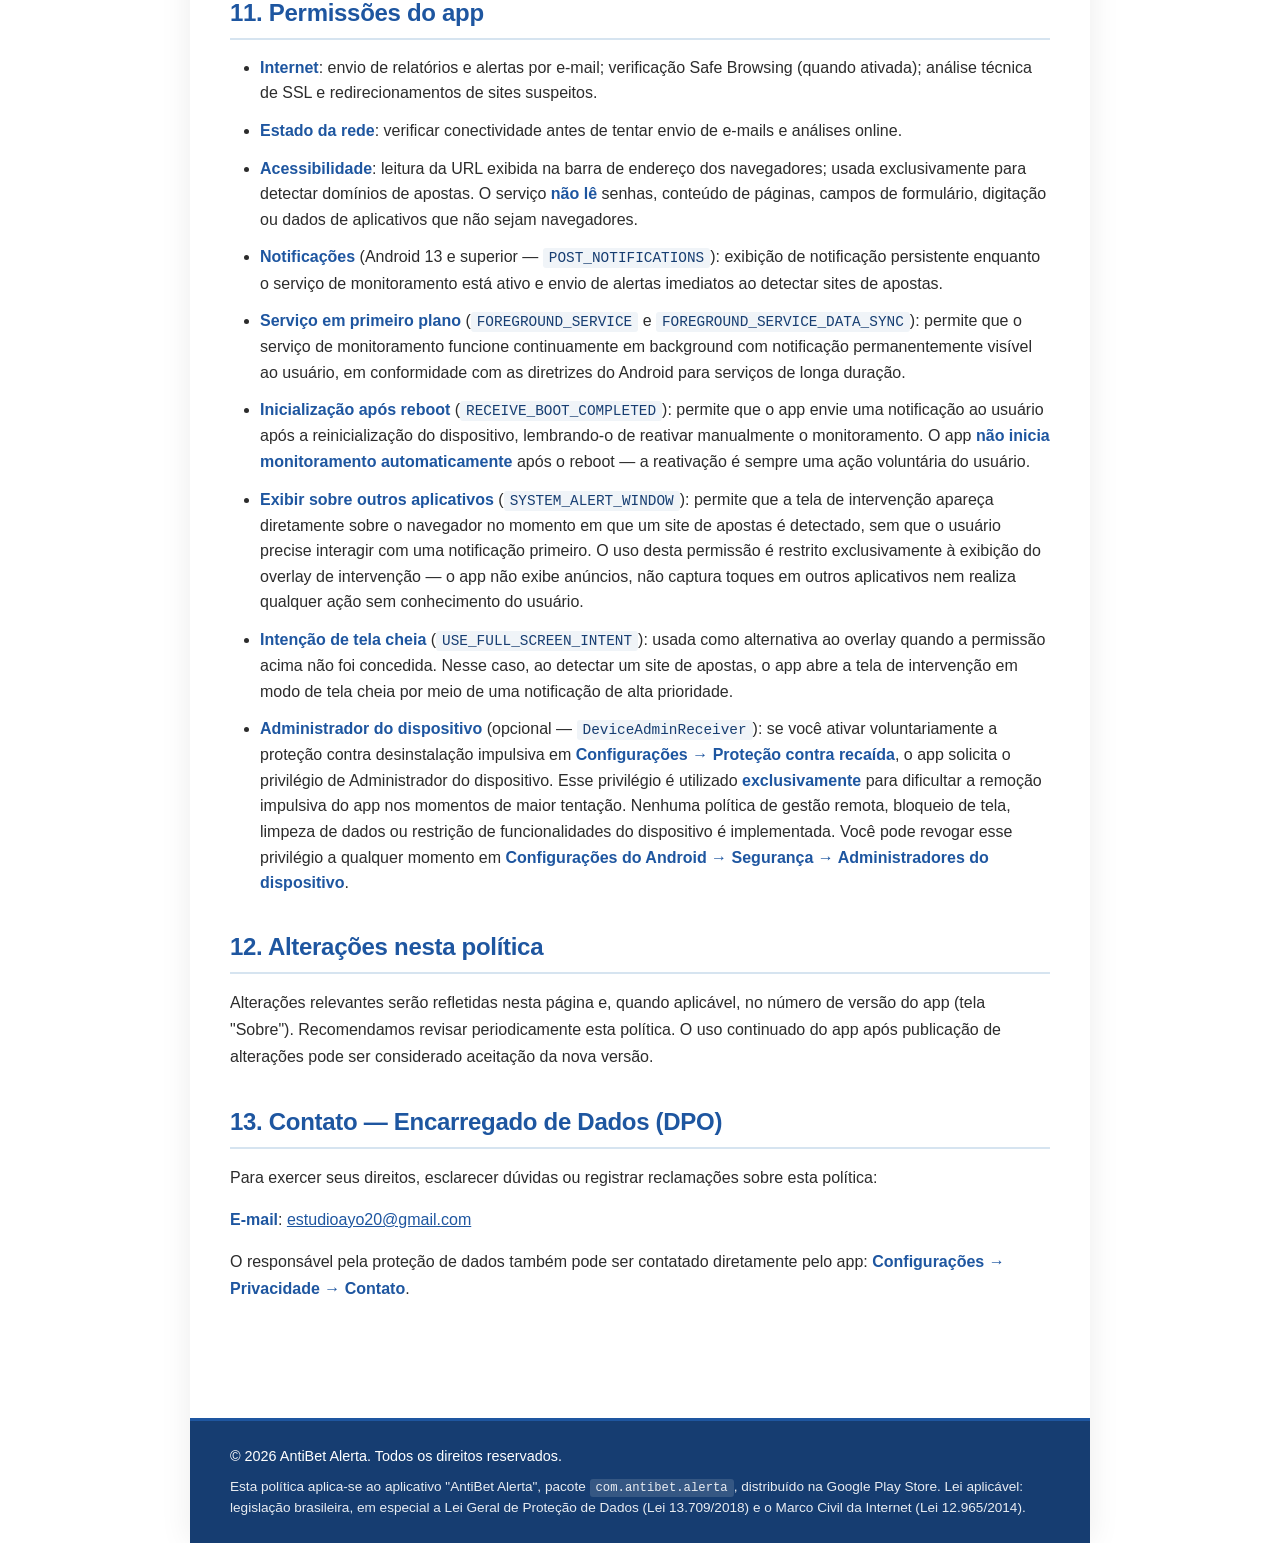
==== commit 59c137e3: "Update privacy policy: change date to March 2026, add new permissions (overlay, fullscreen intent, d" ====
--- a/index.html
+++ b/index.html
@@ -3,23 +3,29 @@
 <head>
     <meta charset="UTF-8">
     <meta name="viewport" content="width=device-width, initial-scale=1.0, maximum-scale=5.0, user-scalable=yes">
-    <meta name="description" content="Política de Privacidade do AntiBet Alertas - Aplicativo Android">
+    <meta name="description" content="Política de Privacidade do AntiBet Alerta - Aplicativo Android">
     <meta name="theme-color" content="#1e56a0">
     <meta name="mobile-web-app-capable" content="yes">
-    <title>Política de Privacidade - AntiBet Alertas</title>
+    <title>Política de Privacidade - AntiBet Alerta</title>
+    
+    <!-- Favicon -->
+    <link rel="icon" type="image/png" href="icon.png">
+    <link rel="shortcut icon" type="image/png" href="icon.png">
+    <link rel="apple-touch-icon" href="icon.png">
+    
     <link rel="stylesheet" href="styles.css">
 </head>
 <body>
     <div class="container">
         <header>
-            <h1>Política de Privacidade – AntiBet Alertas</h1>
-            <p class="last-update">Última atualização: conforme a versão 2.0.0 do aplicativo</p>
+            <h1>Política de Privacidade – AntiBet Alerta</h1>
+            <p class="last-update">Última atualização: março de 2026 — versão 2.0.0 do aplicativo</p>
         </header>
 
         <main>
             <section>
                 <h2>1. Quem somos</h2>
-                <p>O aplicativo <strong>AntiBet Alertas</strong> é uma ferramenta de <strong>autocontrole</strong> pessoal contra o acesso a sites de apostas. Todo o processamento de dados ocorre <strong>apenas no seu dispositivo</strong>, salvo nas situações expressamente descritas nas seções 3 e 4.</p>
+                <p>O aplicativo <strong>AntiBet Alerta</strong> é uma ferramenta de <strong>autocontrole</strong> pessoal contra o acesso a sites de apostas. Todo o processamento de dados ocorre <strong>apenas no seu dispositivo</strong>, salvo nas situações expressamente descritas nas seções 3 e 4.</p>
             </section>
 
             <section>
@@ -27,7 +33,7 @@
                 
                 <h3>Armazenados localmente (SQLite, no dispositivo)</h3>
                 <ul>
-                    <li><strong>URL completa</strong> das páginas que você visita em navegadores suportados (Chrome, Samsung Internet, Firefox, Edge e outros), incluindo domínio e caminho da página. Parâmetros de consulta (query strings) presentes na URL também são registrados. O armazenamento é limitado a 2.048 caracteres por registro.</li>
+                    <li><strong>Domínio</strong> dos sites que você visita em navegadores suportados (Chrome, Samsung Internet, Firefox, Edge e outros), por exemplo <code>sitedeapostaexemplo.com</code>. Apenas o endereço do site é registrado — caminhos de página, parâmetros e demais partes da URL não são coletados.</li>
                     <li><strong>Data e hora</strong> de cada acesso.</li>
                     <li><strong>Título</strong> da página (quando disponível na barra de endereço do navegador).</li>
                     <li><strong>Registro de intervenções</strong>: quando uma tela de pausa é exibida, registramos o domínio, o horário e o desfecho (fechou o site, continuou, se auto-bloqueou etc.).</li>
@@ -55,7 +61,7 @@
             <section>
                 <h2>3. Uso dos dados</h2>
                 <ul>
-                    <li><strong>Alertas por e-mail para você</strong>: se você ativar este recurso, o app envia um e-mail contendo a <strong>URL completa</strong> detectada, o domínio, o horário e a análise de risco <strong>apenas para o seu endereço configurado</strong>.</li>
+                    <li><strong>Alertas por e-mail para você</strong>: se você ativar este recurso, o app envia um e-mail contendo o <strong>domínio</strong> do site detectado, o horário e a análise de risco <strong>apenas para o seu endereço configurado</strong>. Caminhos de página, parâmetros e demais partes da URL não são incluídos no alerta.</li>
                     <li><strong>Alertas para parceiro de apoio</strong>: se você ativar este recurso, o app envia um e-mail contendo <strong>apenas o domínio e o horário</strong> — nunca a URL completa — para o e-mail da pessoa de confiança que você designou. Nenhuma outra informação de navegação é compartilhada com o parceiro.</li>
                     <li><strong>Verificação Safe Browsing (opcional)</strong>: se você ativar este recurso, a <strong>URL completa</strong> detectada é enviada à API Safe Browsing do Google para verificar se o site consta em listas de ameaças (malware, phishing, conteúdo nocivo). Essa transmissão é sujeita à <a href="https://policies.google.com/privacy" target="_blank">Política de Privacidade do Google</a>. Os resultados são armazenados em cache local por 1 hora.</li>
                     <li><strong>Análise de segurança — SSL e redirecionamentos</strong>: quando um site suspeito é detectado, o app pode realizar conexões técnicas diretas ao site para analisar seu certificado SSL e cadeia de redirecionamentos HTTP. Nenhum dado pessoal do usuário é transmitido nessas conexões — elas servem exclusivamente para avaliar o risco do domínio.</li>
@@ -111,12 +117,13 @@
 
             <section>
                 <h2>8. Proteção contra uso indevido (Anti-Stalkerware)</h2>
-                <p>O AntiBet Alertas é uma ferramenta de <strong>autocontrole</strong>, projetada para ser instalada e utilizada pelo próprio titular do dispositivo. Para prevenir uso como ferramenta de vigilância:</p>
+                <p>O AntiBet Alerta é uma ferramenta de <strong>autocontrole</strong>, projetada para ser instalada e utilizada pelo próprio titular do dispositivo. Para prevenir uso como ferramenta de vigilância:</p>
                 <ul>
                     <li>Na primeira inicialização, o app exibe uma tela perguntando se você mesmo o instalou voluntariamente.</li>
                     <li>Se você responder que não instalou, o app redireciona para a desinstalação imediata.</li>
                     <li>O serviço de acessibilidade é desativado automaticamente caso detecte que foi ativado sem o consentimento registrado do titular.</li>
                     <li>Uma notificação persistente e visível é exibida sempre que o serviço estiver em execução, permitindo que o titular do dispositivo identifique e desative o monitoramento a qualquer momento.</li>
+                    <li>Após reinicialização do dispositivo, o app envia uma notificação lembrando o usuário de reativar o monitoramento — já que serviços de acessibilidade não reiniciam automaticamente e exigem ação manual do titular. Nenhum dado de navegação é coletado antes dessa reativação.</li>
                 </ul>
             </section>
 
@@ -136,7 +143,7 @@
             <section>
                 <h2>10. Limitação de responsabilidade</h2>
                 <ul>
-                    <li>O AntiBet Alertas é uma <strong>ferramenta auxiliar de autocontrole</strong>, não uma garantia de detecção completa ou bloqueio de acesso a sites de apostas.</li>
+                    <li>O AntiBet Alerta é uma <strong>ferramenta auxiliar de autocontrole</strong>, não uma garantia de detecção completa ou bloqueio de acesso a sites de apostas.</li>
                     <li>O sistema de detecção pode gerar <strong>falsos positivos</strong> (classificar erroneamente um site legítimo como aposta) ou <strong>falsos negativos</strong> (não detectar sites de apostas desconhecidos ou recém-criados). O desenvolvedor não se responsabiliza por decisões tomadas com base exclusiva no resultado do app.</li>
                     <li>O app <strong>não garante</strong> a entrega de e-mails de alerta, que dependem de configuração correta pelo usuário e disponibilidade do servidor SMTP escolhido.</li>
                     <li>O desenvolvedor não é responsável por uso indevido do aplicativo por terceiros, conforme descrito na seção 9.</li>
@@ -151,6 +158,10 @@
                     <li><strong>Acessibilidade</strong>: leitura da URL exibida na barra de endereço dos navegadores; usada exclusivamente para detectar domínios de apostas. O serviço <strong>não lê</strong> senhas, conteúdo de páginas, campos de formulário, digitação ou dados de aplicativos que não sejam navegadores.</li>
                     <li><strong>Notificações</strong> (Android 13 e superior — <code>POST_NOTIFICATIONS</code>): exibição de notificação persistente enquanto o serviço de monitoramento está ativo e envio de alertas imediatos ao detectar sites de apostas.</li>
                     <li><strong>Serviço em primeiro plano</strong> (<code>FOREGROUND_SERVICE</code> e <code>FOREGROUND_SERVICE_DATA_SYNC</code>): permite que o serviço de monitoramento funcione continuamente em background com notificação permanentemente visível ao usuário, em conformidade com as diretrizes do Android para serviços de longa duração.</li>
+                    <li><strong>Inicialização após reboot</strong> (<code>RECEIVE_BOOT_COMPLETED</code>): permite que o app envie uma notificação ao usuário após a reinicialização do dispositivo, lembrando-o de reativar manualmente o monitoramento. O app <strong>não inicia monitoramento automaticamente</strong> após o reboot — a reativação é sempre uma ação voluntária do usuário.</li>
+                    <li><strong>Exibir sobre outros aplicativos</strong> (<code>SYSTEM_ALERT_WINDOW</code>): permite que a tela de intervenção apareça diretamente sobre o navegador no momento em que um site de apostas é detectado, sem que o usuário precise interagir com uma notificação primeiro. O uso desta permissão é restrito exclusivamente à exibição do overlay de intervenção — o app não exibe anúncios, não captura toques em outros aplicativos nem realiza qualquer ação sem conhecimento do usuário.</li>
+                    <li><strong>Intenção de tela cheia</strong> (<code>USE_FULL_SCREEN_INTENT</code>): usada como alternativa ao overlay quando a permissão acima não foi concedida. Nesse caso, ao detectar um site de apostas, o app abre a tela de intervenção em modo de tela cheia por meio de uma notificação de alta prioridade.</li>
+                    <li><strong>Administrador do dispositivo</strong> (opcional — <code>DeviceAdminReceiver</code>): se você ativar voluntariamente a proteção contra desinstalação impulsiva em <strong>Configurações → Proteção contra recaída</strong>, o app solicita o privilégio de Administrador do dispositivo. Esse privilégio é utilizado <strong>exclusivamente</strong> para dificultar a remoção impulsiva do app nos momentos de maior tentação. Nenhuma política de gestão remota, bloqueio de tela, limpeza de dados ou restrição de funcionalidades do dispositivo é implementada. Você pode revogar esse privilégio a qualquer momento em <strong>Configurações do Android → Segurança → Administradores do dispositivo</strong>.</li>
                 </ul>
             </section>
 
@@ -168,8 +179,8 @@
         </main>
 
         <footer>
-            <p>&copy; 2026 AntiBet Alertas. Todos os direitos reservados.</p>
-            <p style="margin-top: 10px; font-size: 0.85em; opacity: 0.9;">Esta política aplica-se ao aplicativo "AntiBet Alertas", pacote <code>com.produtividade.relatorio</code>, distribuído na Google Play Store. Lei aplicável: legislação brasileira, em especial a Lei Geral de Proteção de Dados (Lei 13.709/2018) e o Marco Civil da Internet (Lei 12.965/2014).</p>
+            <p>&copy; 2026 AntiBet Alerta. Todos os direitos reservados.</p>
+            <p style="margin-top: 10px; font-size: 0.85em; opacity: 0.9;">Esta política aplica-se ao aplicativo "AntiBet Alerta", pacote <code>com.antibet.alerta</code>, distribuído na Google Play Store. Lei aplicável: legislação brasileira, em especial a Lei Geral de Proteção de Dados (Lei 13.709/2018) e o Marco Civil da Internet (Lei 12.965/2014).</p>
         </footer>
     </div>
 </body>
--- a/styles.css
+++ b/styles.css
@@ -40,12 +40,14 @@
     font-weight: 600;
     line-height: 1.2;
     letter-spacing: -0.5px;
+    color: #ffffff;
 }
 
 .last-update {
     font-size: clamp(0.875rem, 2.5vw, 0.95rem);
-    opacity: 0.95;
+    opacity: 1;
     font-weight: 400;
+    color: #ffffff;
 }
 
 main {
@@ -144,6 +146,16 @@
     margin: 0;
     font-size: clamp(0.8125rem, 2.5vw, 0.9rem);
     line-height: 1.5;
+    color: #ffffff;
+}
+
+footer code {
+    background-color: rgba(255, 255, 255, 0.15);
+    color: #ffffff;
+    padding: 2px 6px;
+    border-radius: 3px;
+    font-family: 'Courier New', Courier, monospace;
+    font-size: 0.9em;
 }
 
 /* Tablets e telas médias */
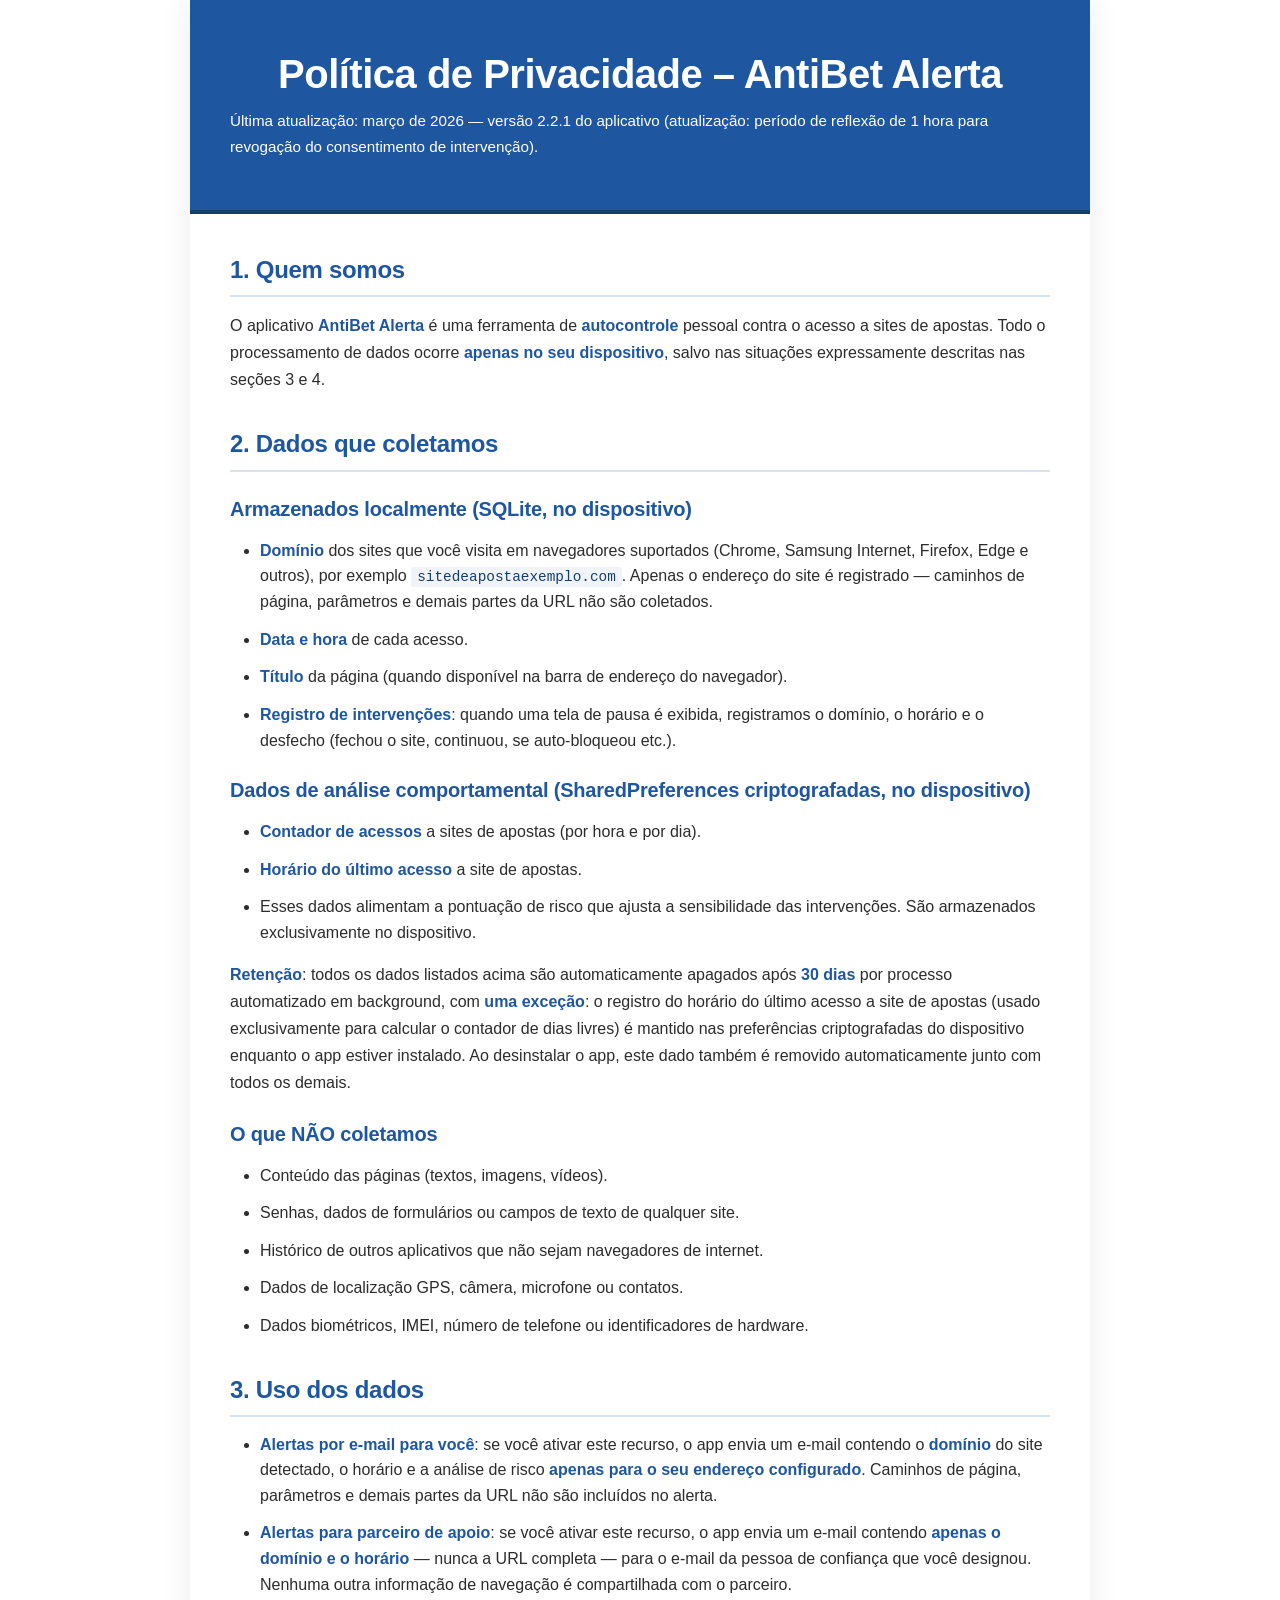
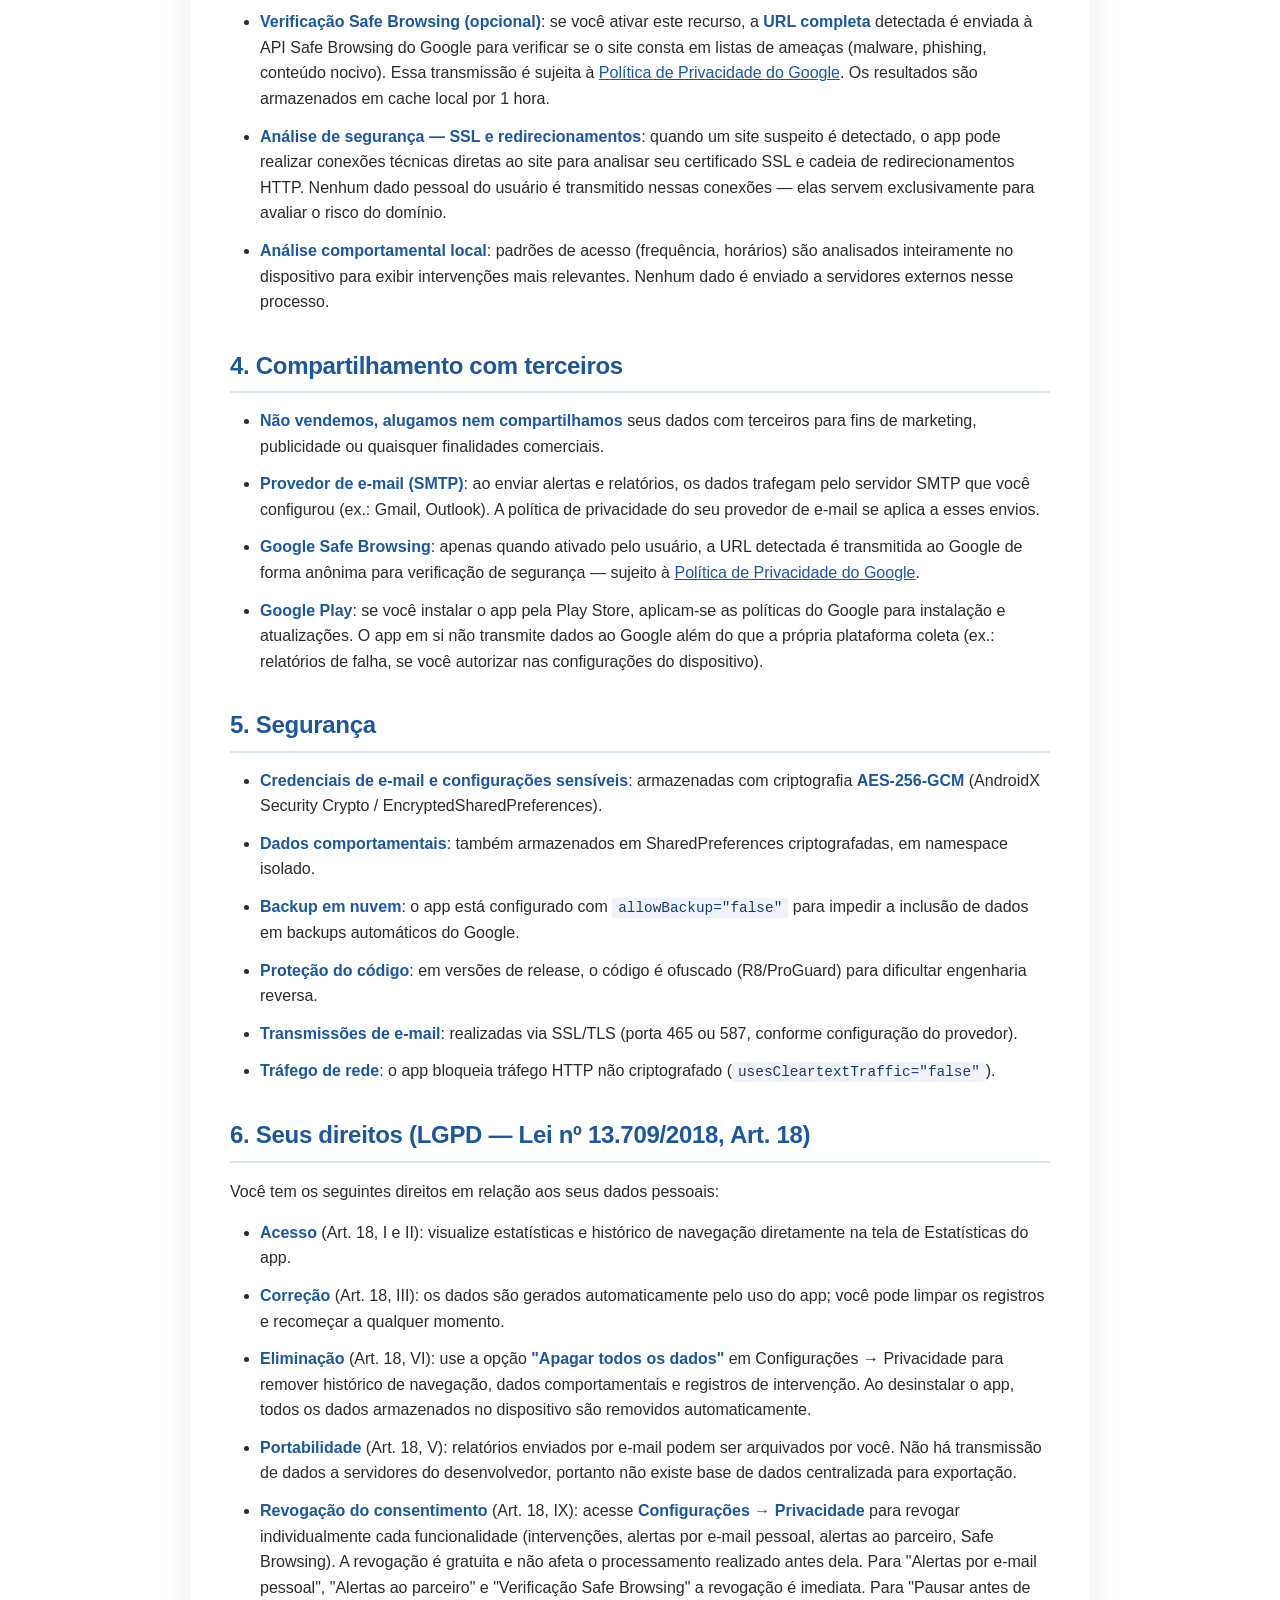
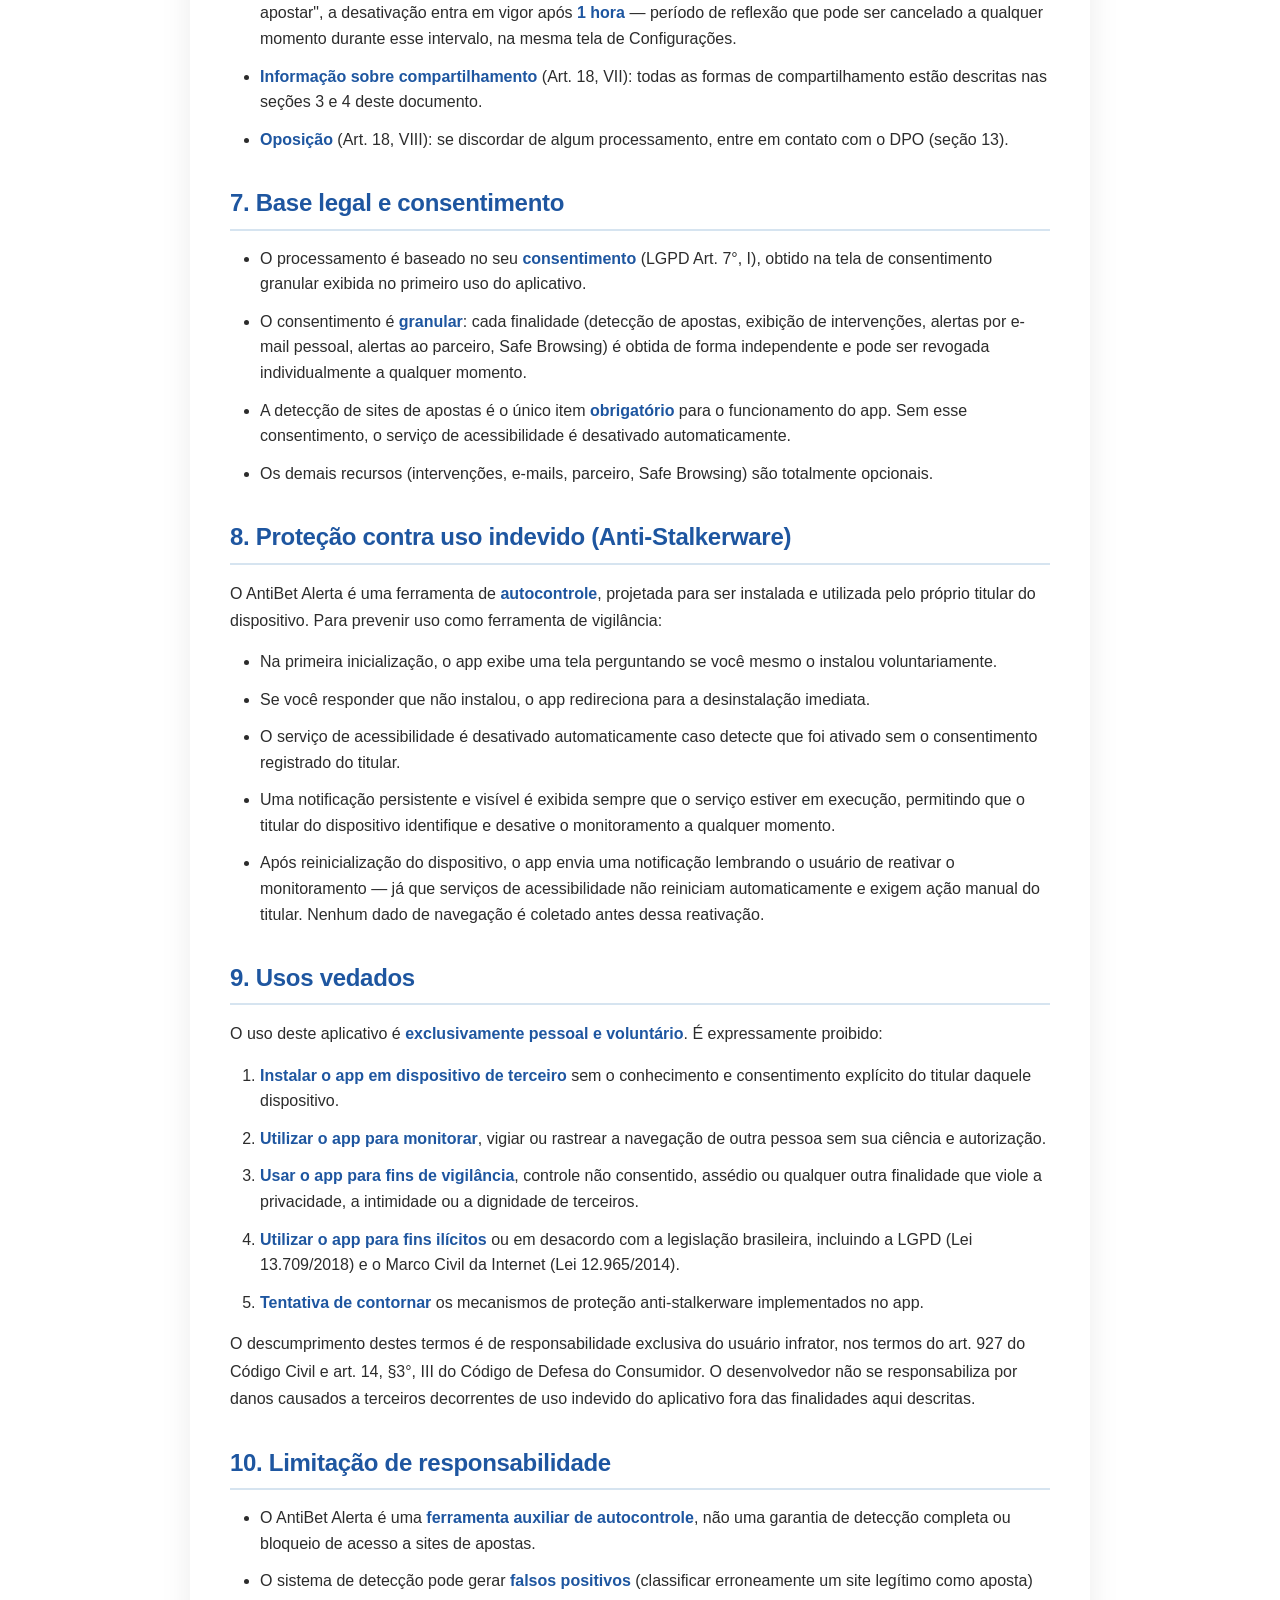
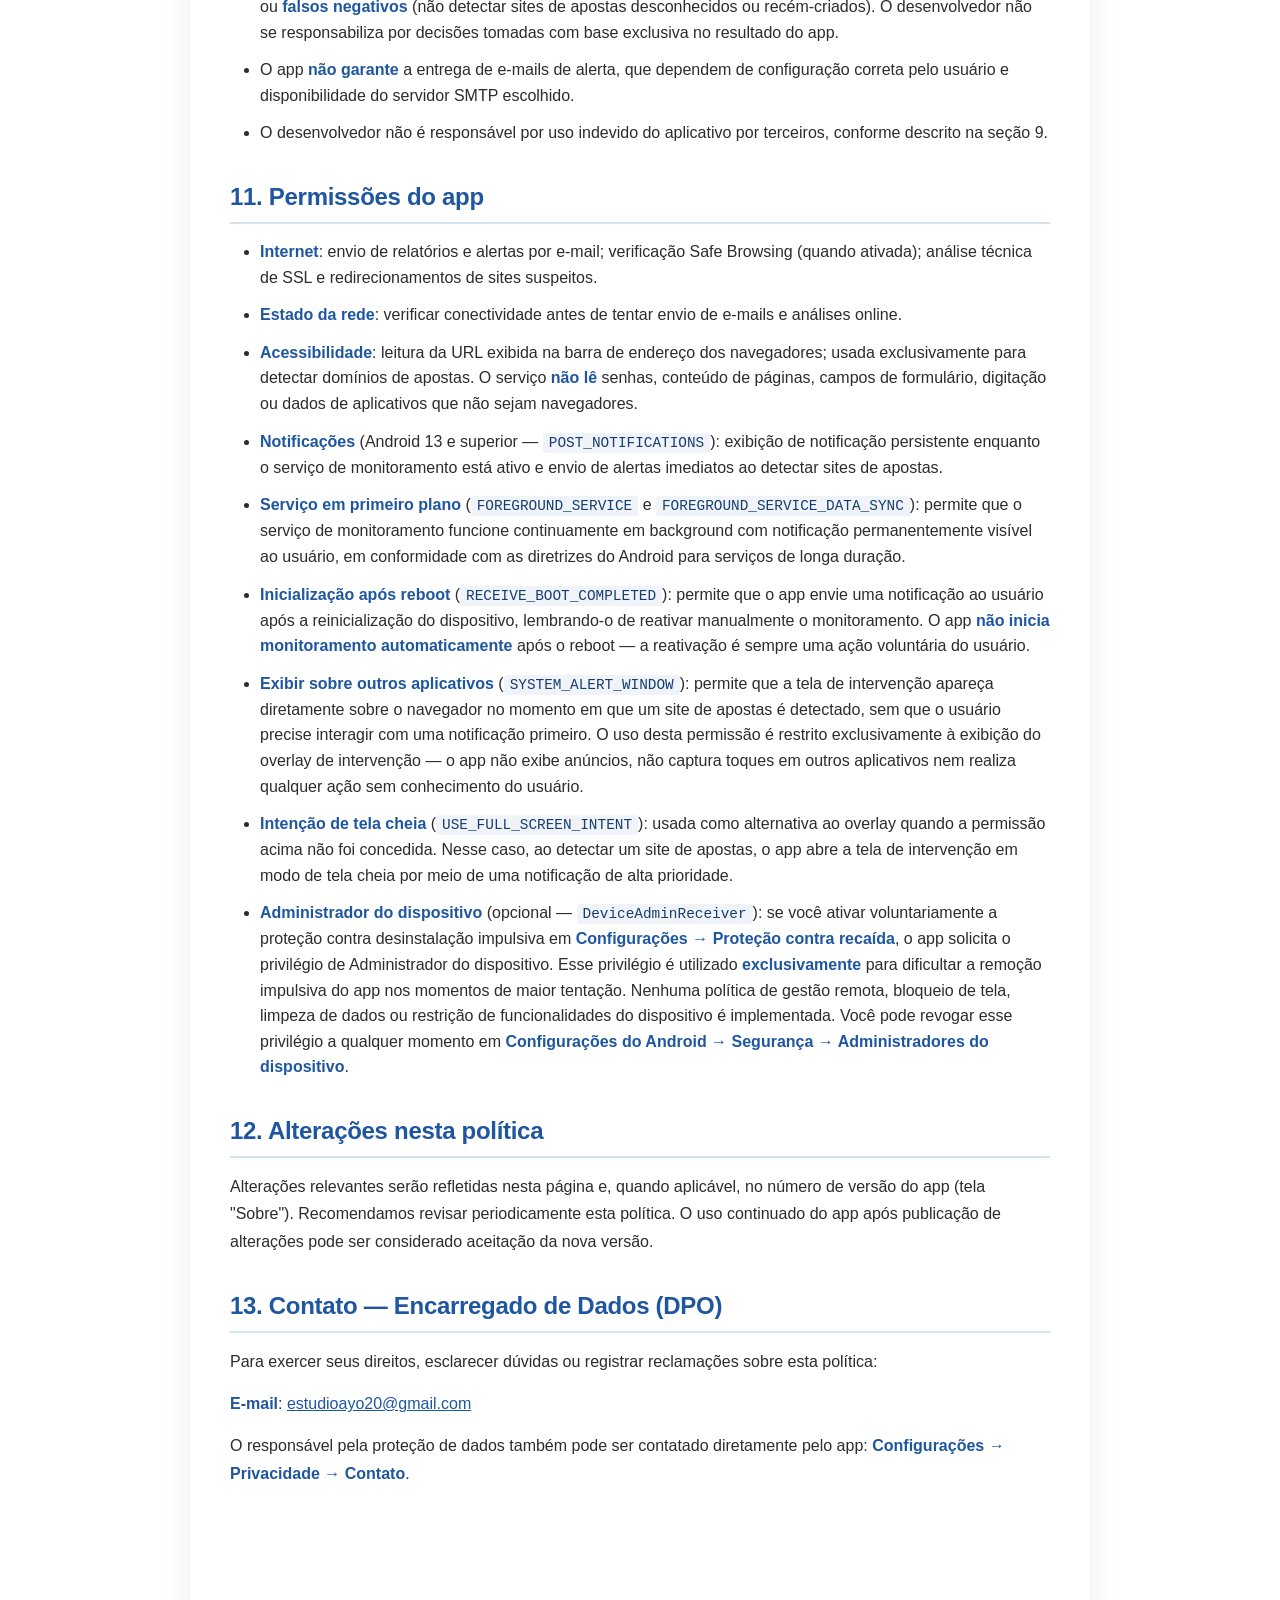
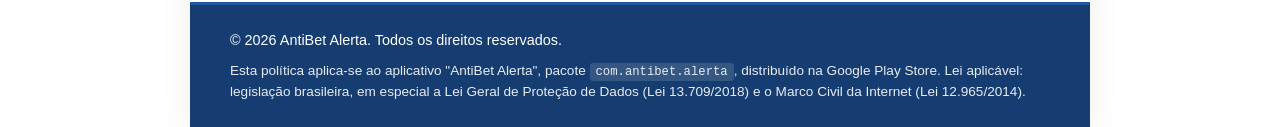
==== commit 33e1f632: "Update privacy policy to v2.2.1: reflection period, retention exception, revocation details Made-wit" ====
--- a/index.html
+++ b/index.html
@@ -19,7 +19,7 @@
     <div class="container">
         <header>
             <h1>Política de Privacidade – AntiBet Alerta</h1>
-            <p class="last-update">Última atualização: março de 2026 — versão 2.0.0 do aplicativo</p>
+            <p class="last-update">Última atualização: março de 2026 — versão 2.2.1 do aplicativo (atualização: período de reflexão de 1 hora para revogação do consentimento de intervenção).</p>
         </header>
 
         <main>
@@ -46,7 +46,7 @@
                     <li>Esses dados alimentam a pontuação de risco que ajusta a sensibilidade das intervenções. São armazenados exclusivamente no dispositivo.</li>
                 </ul>
 
-                <p><strong>Retenção</strong>: todos os dados acima são automaticamente apagados após <strong>30 dias</strong> por processo automatizado em background.</p>
+                <p><strong>Retenção</strong>: todos os dados listados acima são automaticamente apagados após <strong>30 dias</strong> por processo automatizado em background, com <strong>uma exceção</strong>: o registro do horário do último acesso a site de apostas (usado exclusivamente para calcular o contador de dias livres) é mantido nas preferências criptografadas do dispositivo enquanto o app estiver instalado. Ao desinstalar o app, este dado também é removido automaticamente junto com todos os demais.</p>
 
                 <h3>O que NÃO coletamos</h3>
                 <ul>
@@ -99,7 +99,7 @@
                     <li><strong>Correção</strong> (Art. 18, III): os dados são gerados automaticamente pelo uso do app; você pode limpar os registros e recomeçar a qualquer momento.</li>
                     <li><strong>Eliminação</strong> (Art. 18, VI): use a opção <strong>"Apagar todos os dados"</strong> em Configurações → Privacidade para remover histórico de navegação, dados comportamentais e registros de intervenção. Ao desinstalar o app, todos os dados armazenados no dispositivo são removidos automaticamente.</li>
                     <li><strong>Portabilidade</strong> (Art. 18, V): relatórios enviados por e-mail podem ser arquivados por você. Não há transmissão de dados a servidores do desenvolvedor, portanto não existe base de dados centralizada para exportação.</li>
-                    <li><strong>Revogação do consentimento</strong> (Art. 18, IX): acesse <strong>Configurações → Privacidade</strong> para revogar individualmente cada funcionalidade (intervenções, alertas por e-mail pessoal, alertas ao parceiro, Safe Browsing). A revogação é gratuita, imediata e não afeta o processamento realizado antes dela.</li>
+                    <li><strong>Revogação do consentimento</strong> (Art. 18, IX): acesse <strong>Configurações → Privacidade</strong> para revogar individualmente cada funcionalidade (intervenções, alertas por e-mail pessoal, alertas ao parceiro, Safe Browsing). A revogação é gratuita e não afeta o processamento realizado antes dela. Para "Alertas por e-mail pessoal", "Alertas ao parceiro" e "Verificação Safe Browsing" a revogação é imediata. Para "Pausar antes de apostar", a desativação entra em vigor após <strong>1 hora</strong> — período de reflexão que pode ser cancelado a qualquer momento durante esse intervalo, na mesma tela de Configurações.</li>
                     <li><strong>Informação sobre compartilhamento</strong> (Art. 18, VII): todas as formas de compartilhamento estão descritas nas seções 3 e 4 deste documento.</li>
                     <li><strong>Oposição</strong> (Art. 18, VIII): se discordar de algum processamento, entre em contato com o DPO (seção 13).</li>
                 </ul>
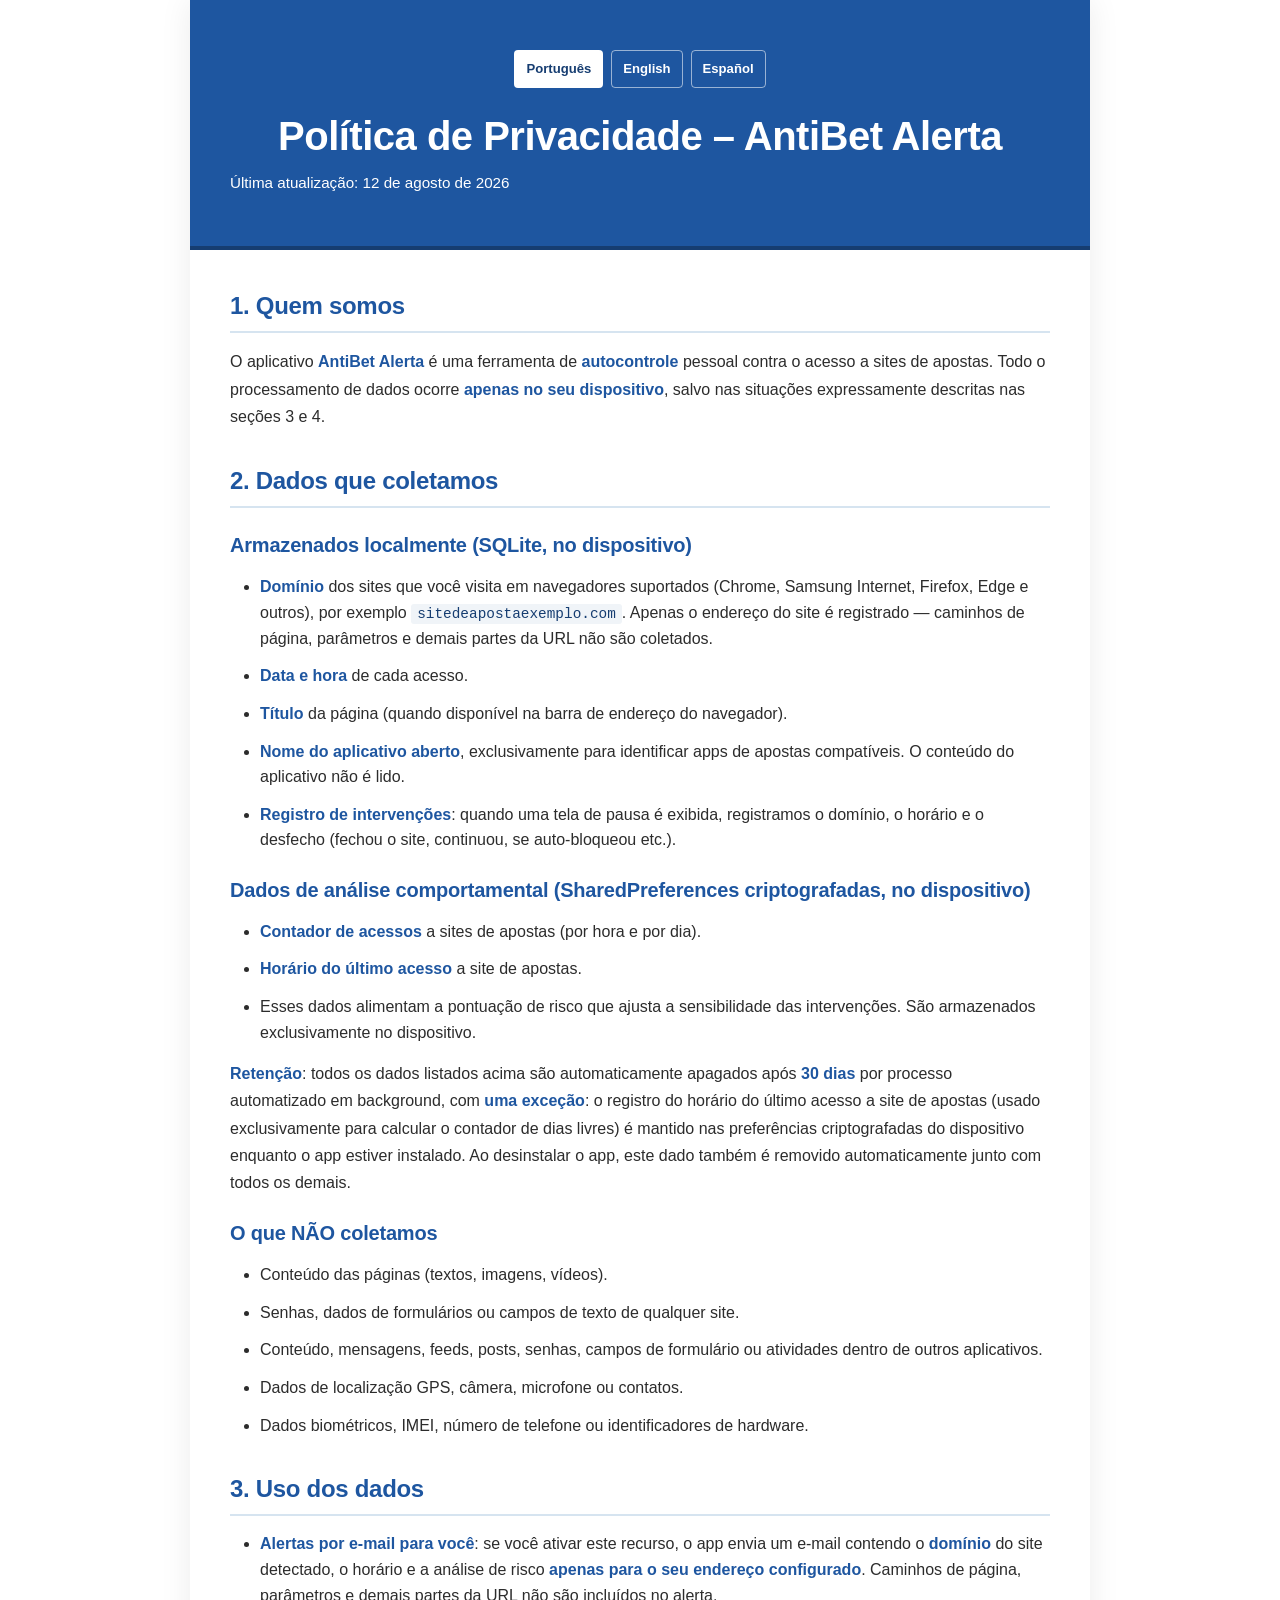
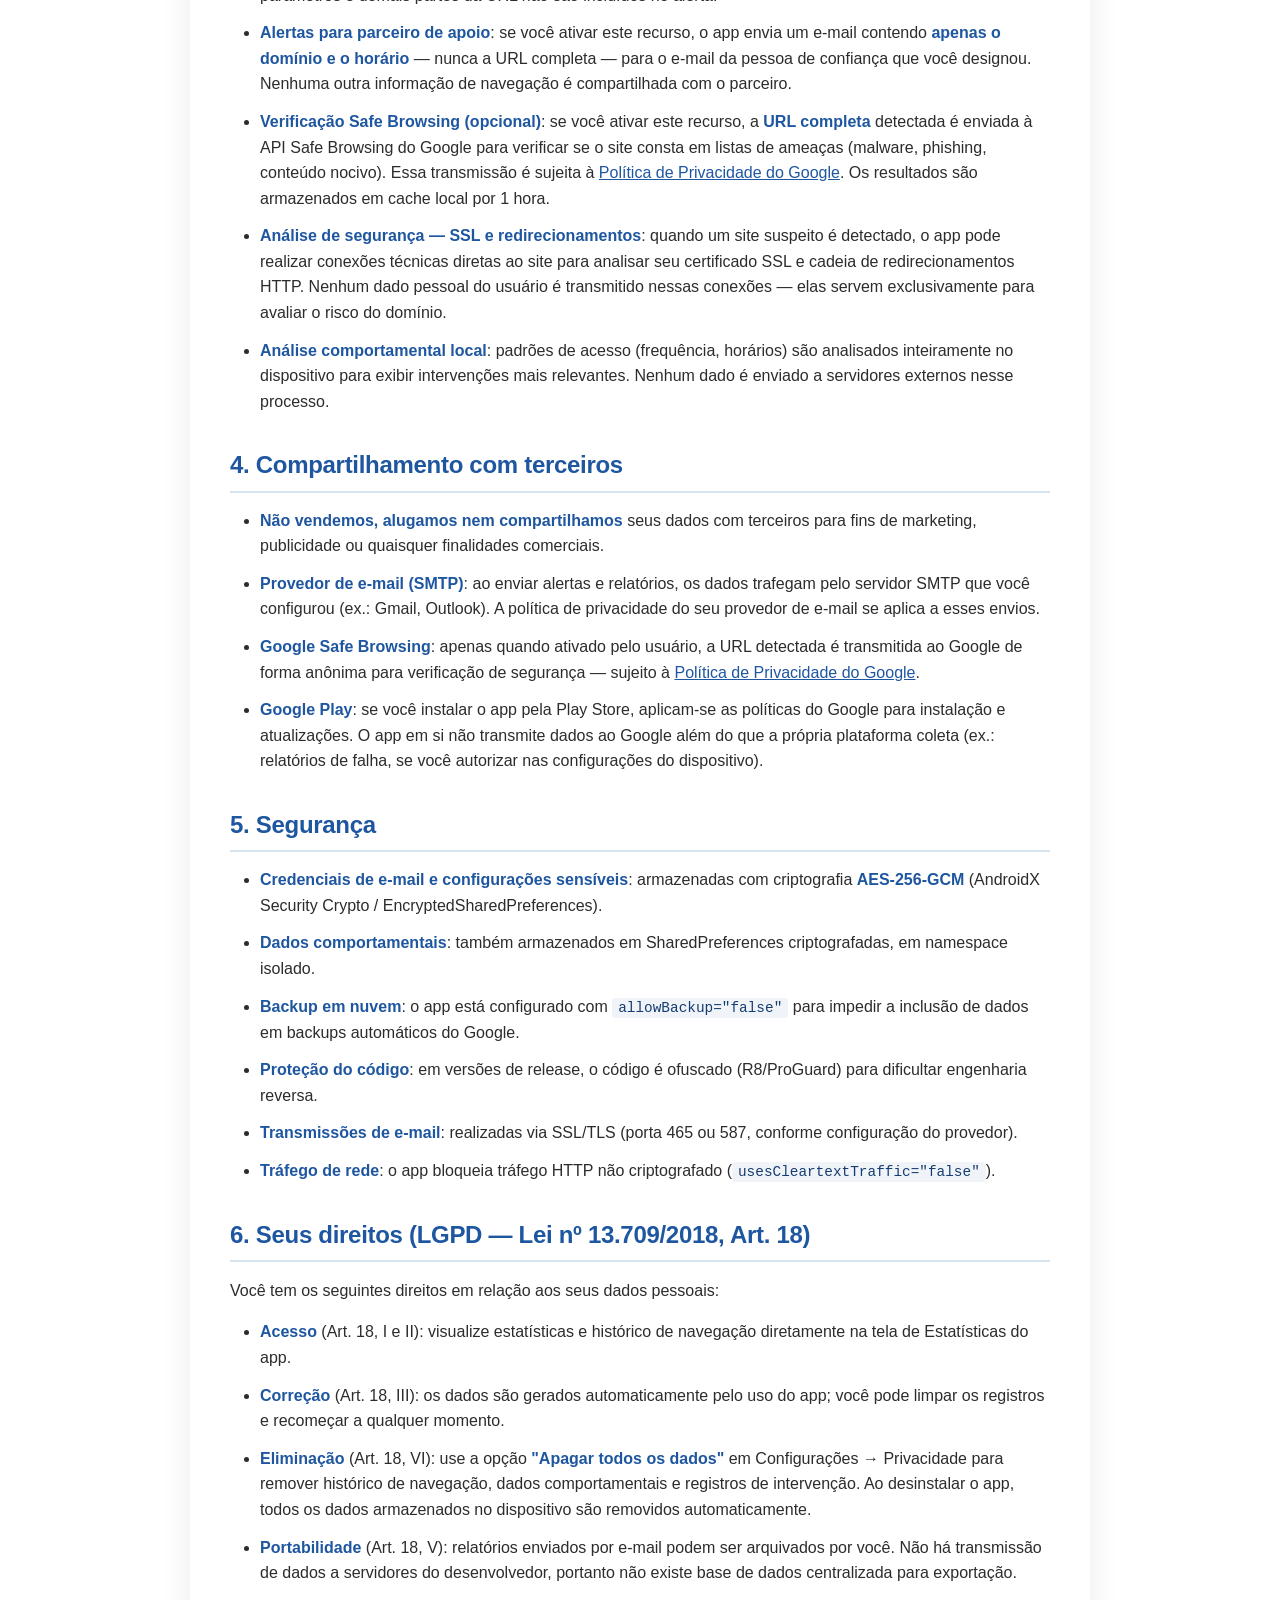
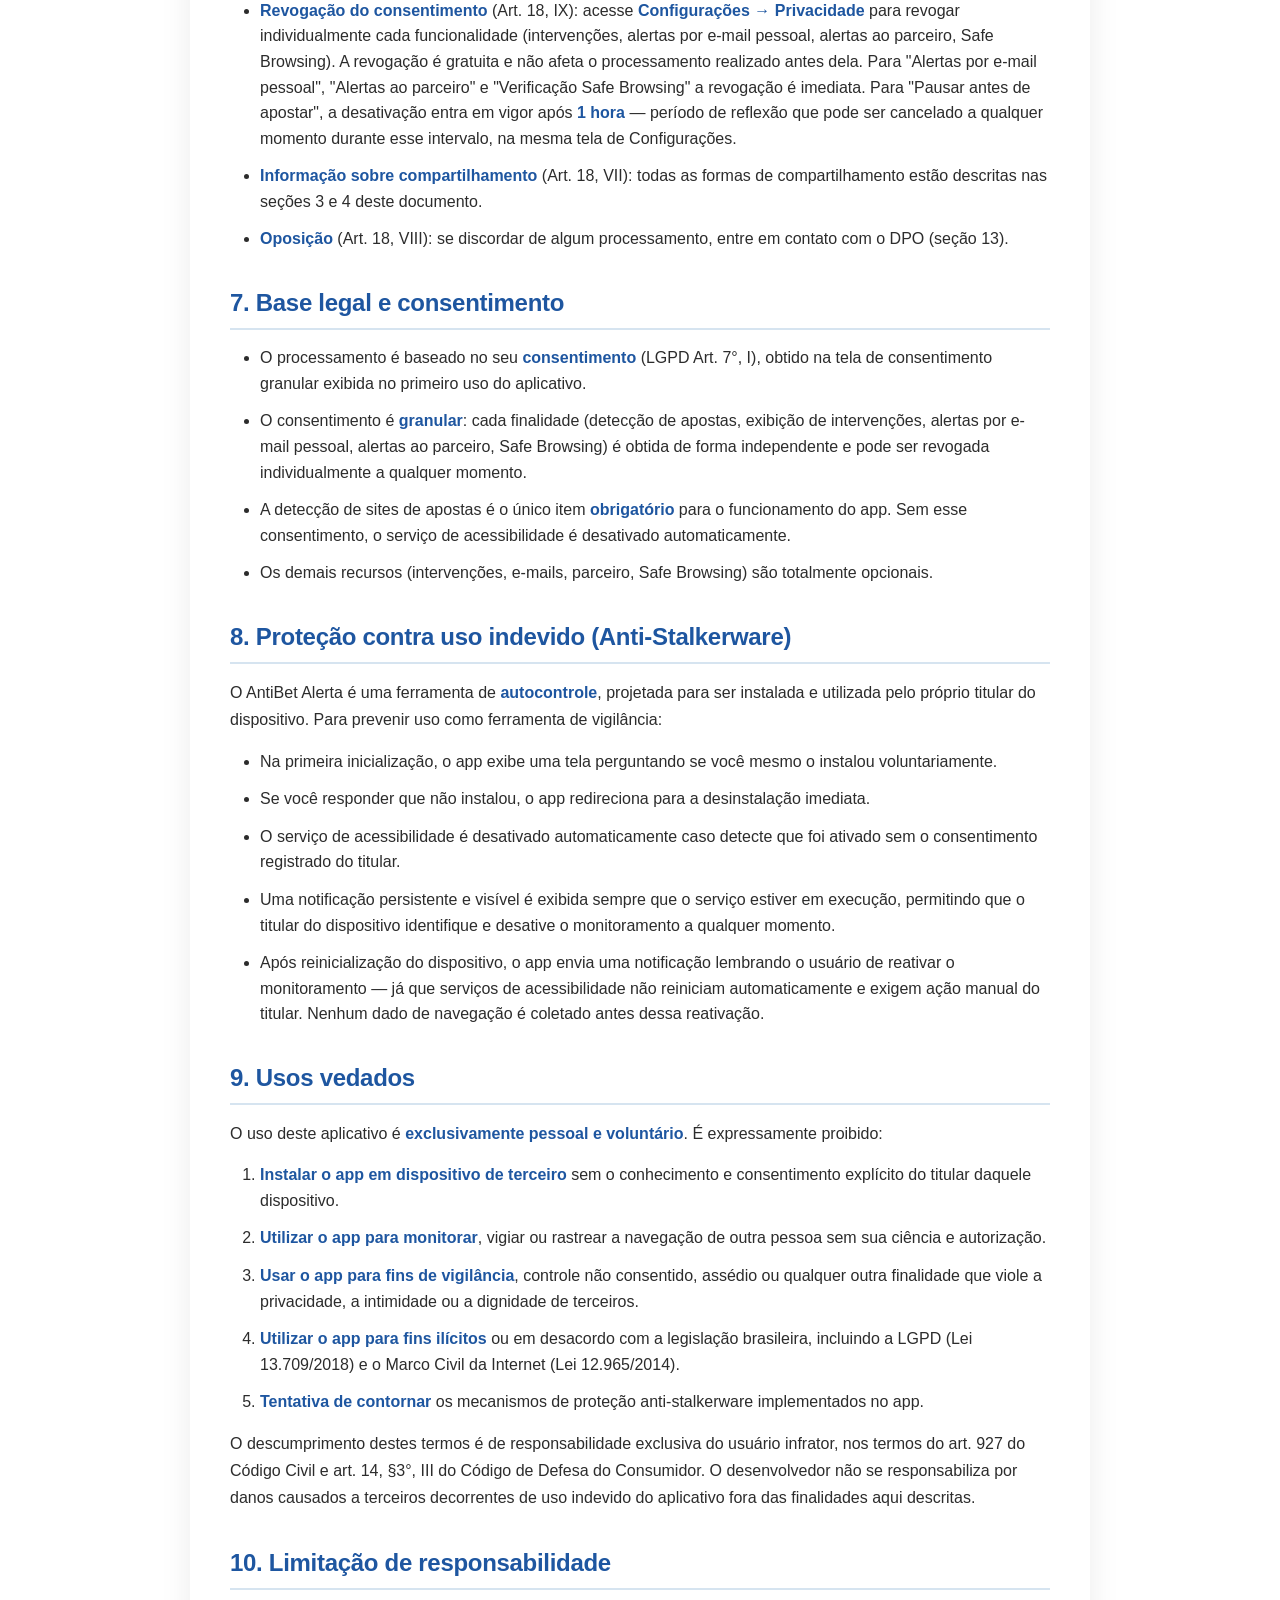
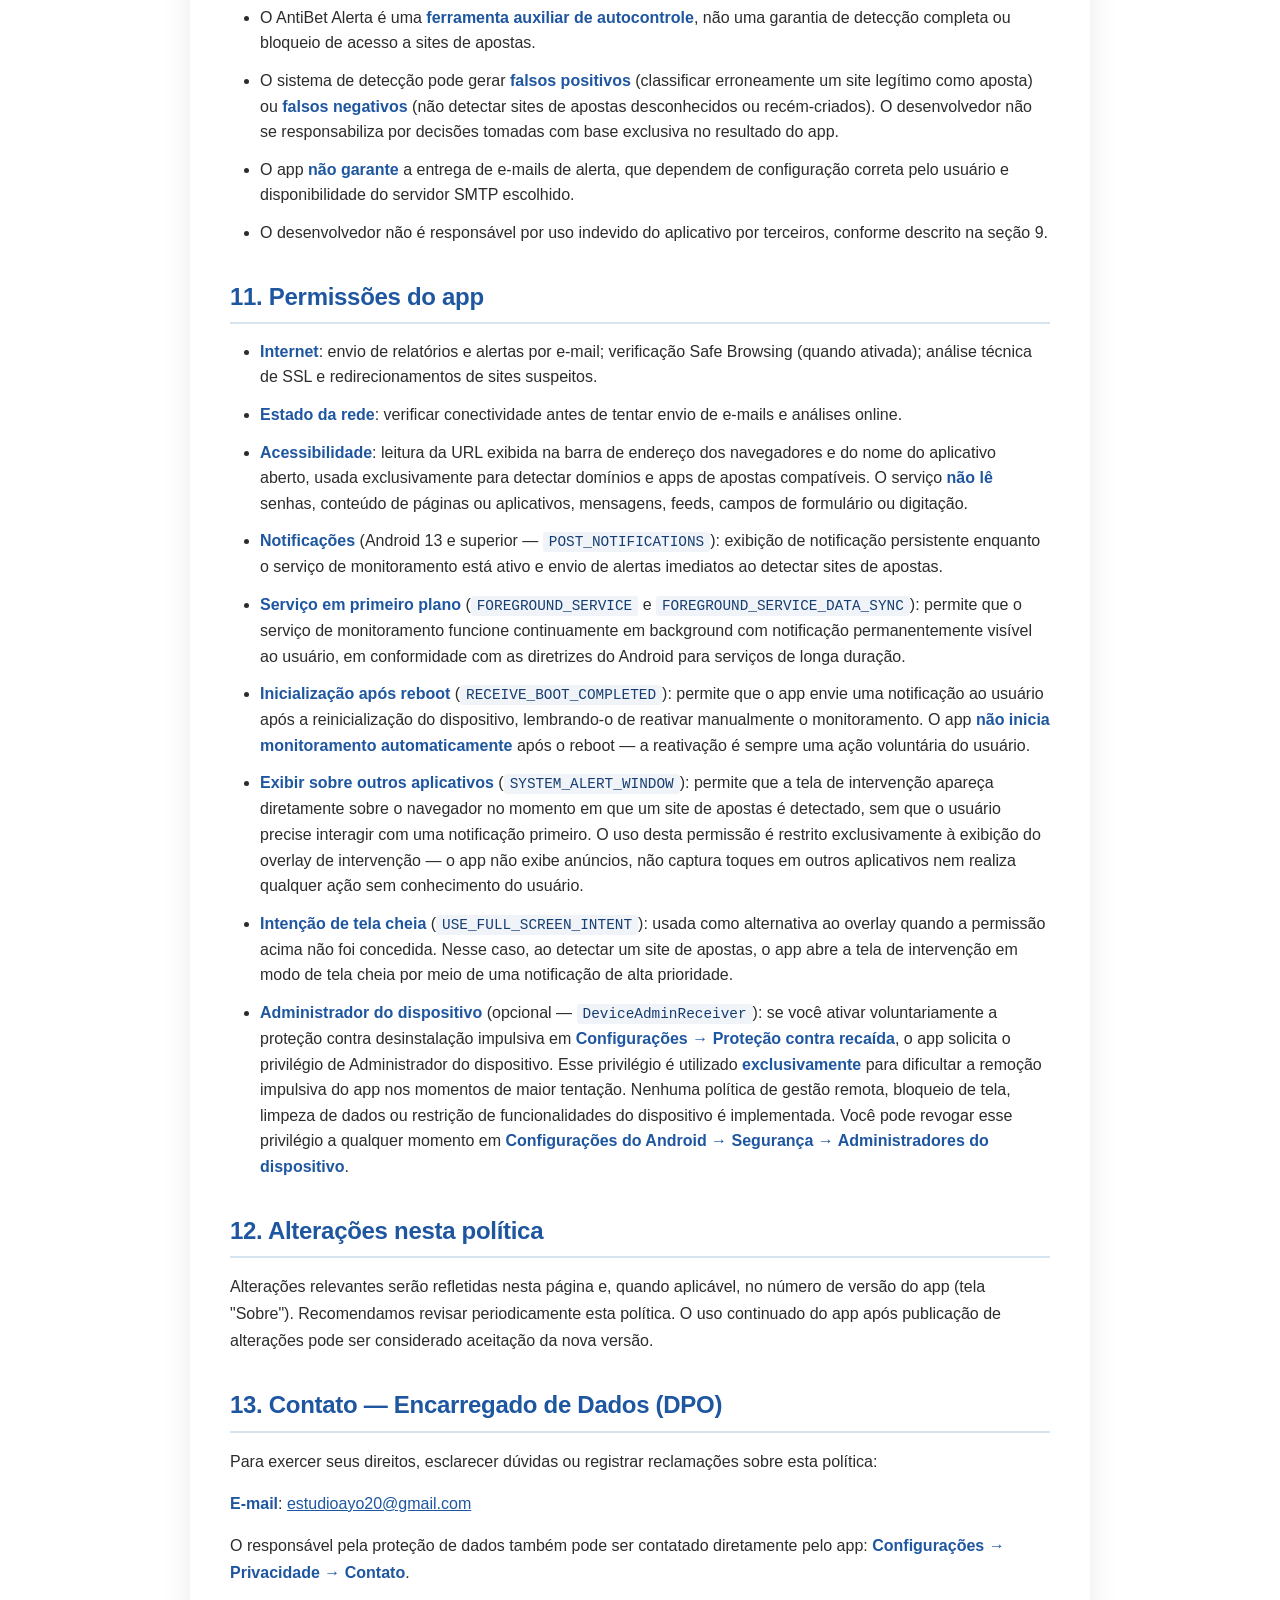
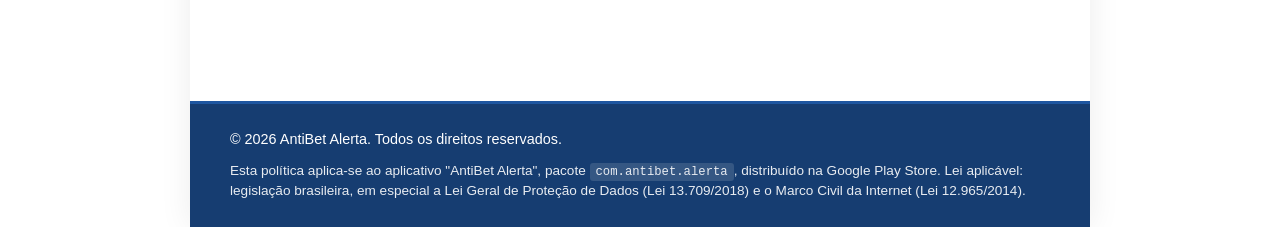
==== commit 4a5ba2ff: "feat: add English and Spanish privacy policies" ====
--- a/index.html
+++ b/index.html
@@ -5,6 +5,10 @@
     <meta name="viewport" content="width=device-width, initial-scale=1.0, maximum-scale=5.0, user-scalable=yes">
     <meta name="description" content="Política de Privacidade do AntiBet Alerta - Aplicativo Android">
     <meta name="theme-color" content="#1e56a0">
+    <link rel="canonical" href="https://brendaalcantara-liv.github.io/privacy-policy/">
+    <link rel="alternate" hreflang="pt-BR" href="https://brendaalcantara-liv.github.io/privacy-policy/">
+    <link rel="alternate" hreflang="en" href="https://brendaalcantara-liv.github.io/privacy-policy/en/">
+    <link rel="alternate" hreflang="es" href="https://brendaalcantara-liv.github.io/privacy-policy/es/">
     <meta name="mobile-web-app-capable" content="yes">
     <title>Política de Privacidade - AntiBet Alerta</title>
     
@@ -18,8 +22,13 @@
 <body>
     <div class="container">
         <header>
+            <nav class="language-nav" aria-label="Idiomas">
+                <a href="./" lang="pt-BR" aria-current="page">Português</a>
+                <a href="./en/" lang="en">English</a>
+                <a href="./es/" lang="es">Español</a>
+            </nav>
             <h1>Política de Privacidade – AntiBet Alerta</h1>
-            <p class="last-update">Última atualização: março de 2026 — versão 2.2.1 do aplicativo (atualização: período de reflexão de 1 hora para revogação do consentimento de intervenção).</p>
+            <p class="last-update">Última atualização: 12 de agosto de 2026</p>
         </header>
 
         <main>
@@ -36,6 +45,7 @@
                     <li><strong>Domínio</strong> dos sites que você visita em navegadores suportados (Chrome, Samsung Internet, Firefox, Edge e outros), por exemplo <code>sitedeapostaexemplo.com</code>. Apenas o endereço do site é registrado — caminhos de página, parâmetros e demais partes da URL não são coletados.</li>
                     <li><strong>Data e hora</strong> de cada acesso.</li>
                     <li><strong>Título</strong> da página (quando disponível na barra de endereço do navegador).</li>
+                    <li><strong>Nome do aplicativo aberto</strong>, exclusivamente para identificar apps de apostas compatíveis. O conteúdo do aplicativo não é lido.</li>
                     <li><strong>Registro de intervenções</strong>: quando uma tela de pausa é exibida, registramos o domínio, o horário e o desfecho (fechou o site, continuou, se auto-bloqueou etc.).</li>
                 </ul>
 
@@ -52,7 +62,7 @@
                 <ul>
                     <li>Conteúdo das páginas (textos, imagens, vídeos).</li>
                     <li>Senhas, dados de formulários ou campos de texto de qualquer site.</li>
-                    <li>Histórico de outros aplicativos que não sejam navegadores de internet.</li>
+                    <li>Conteúdo, mensagens, feeds, posts, senhas, campos de formulário ou atividades dentro de outros aplicativos.</li>
                     <li>Dados de localização GPS, câmera, microfone ou contatos.</li>
                     <li>Dados biométricos, IMEI, número de telefone ou identificadores de hardware.</li>
                 </ul>
@@ -155,7 +165,7 @@
                 <ul>
                     <li><strong>Internet</strong>: envio de relatórios e alertas por e-mail; verificação Safe Browsing (quando ativada); análise técnica de SSL e redirecionamentos de sites suspeitos.</li>
                     <li><strong>Estado da rede</strong>: verificar conectividade antes de tentar envio de e-mails e análises online.</li>
-                    <li><strong>Acessibilidade</strong>: leitura da URL exibida na barra de endereço dos navegadores; usada exclusivamente para detectar domínios de apostas. O serviço <strong>não lê</strong> senhas, conteúdo de páginas, campos de formulário, digitação ou dados de aplicativos que não sejam navegadores.</li>
+                    <li><strong>Acessibilidade</strong>: leitura da URL exibida na barra de endereço dos navegadores e do nome do aplicativo aberto, usada exclusivamente para detectar domínios e apps de apostas compatíveis. O serviço <strong>não lê</strong> senhas, conteúdo de páginas ou aplicativos, mensagens, feeds, campos de formulário ou digitação.</li>
                     <li><strong>Notificações</strong> (Android 13 e superior — <code>POST_NOTIFICATIONS</code>): exibição de notificação persistente enquanto o serviço de monitoramento está ativo e envio de alertas imediatos ao detectar sites de apostas.</li>
                     <li><strong>Serviço em primeiro plano</strong> (<code>FOREGROUND_SERVICE</code> e <code>FOREGROUND_SERVICE_DATA_SYNC</code>): permite que o serviço de monitoramento funcione continuamente em background com notificação permanentemente visível ao usuário, em conformidade com as diretrizes do Android para serviços de longa duração.</li>
                     <li><strong>Inicialização após reboot</strong> (<code>RECEIVE_BOOT_COMPLETED</code>): permite que o app envie uma notificação ao usuário após a reinicialização do dispositivo, lembrando-o de reativar manualmente o monitoramento. O app <strong>não inicia monitoramento automaticamente</strong> após o reboot — a reativação é sempre uma ação voluntária do usuário.</li>
--- a/styles.css
+++ b/styles.css
@@ -32,6 +32,29 @@
     padding: 50px 40px 35px;
     text-align: center;
     border-bottom: 4px solid #163d71;
+}
+
+.language-nav {
+    display: flex;
+    justify-content: center;
+    flex-wrap: wrap;
+    gap: 8px;
+    margin: 0 0 24px;
+}
+
+.language-nav a {
+    color: #ffffff;
+    text-decoration: none;
+    font-size: .82rem;
+    font-weight: 600;
+    padding: 7px 11px;
+    border: 1px solid rgba(255, 255, 255, .55);
+    border-radius: 4px;
+}
+
+.language-nav a[aria-current="page"] {
+    background: #ffffff;
+    color: #163d71;
 }
 
 header h1 {
